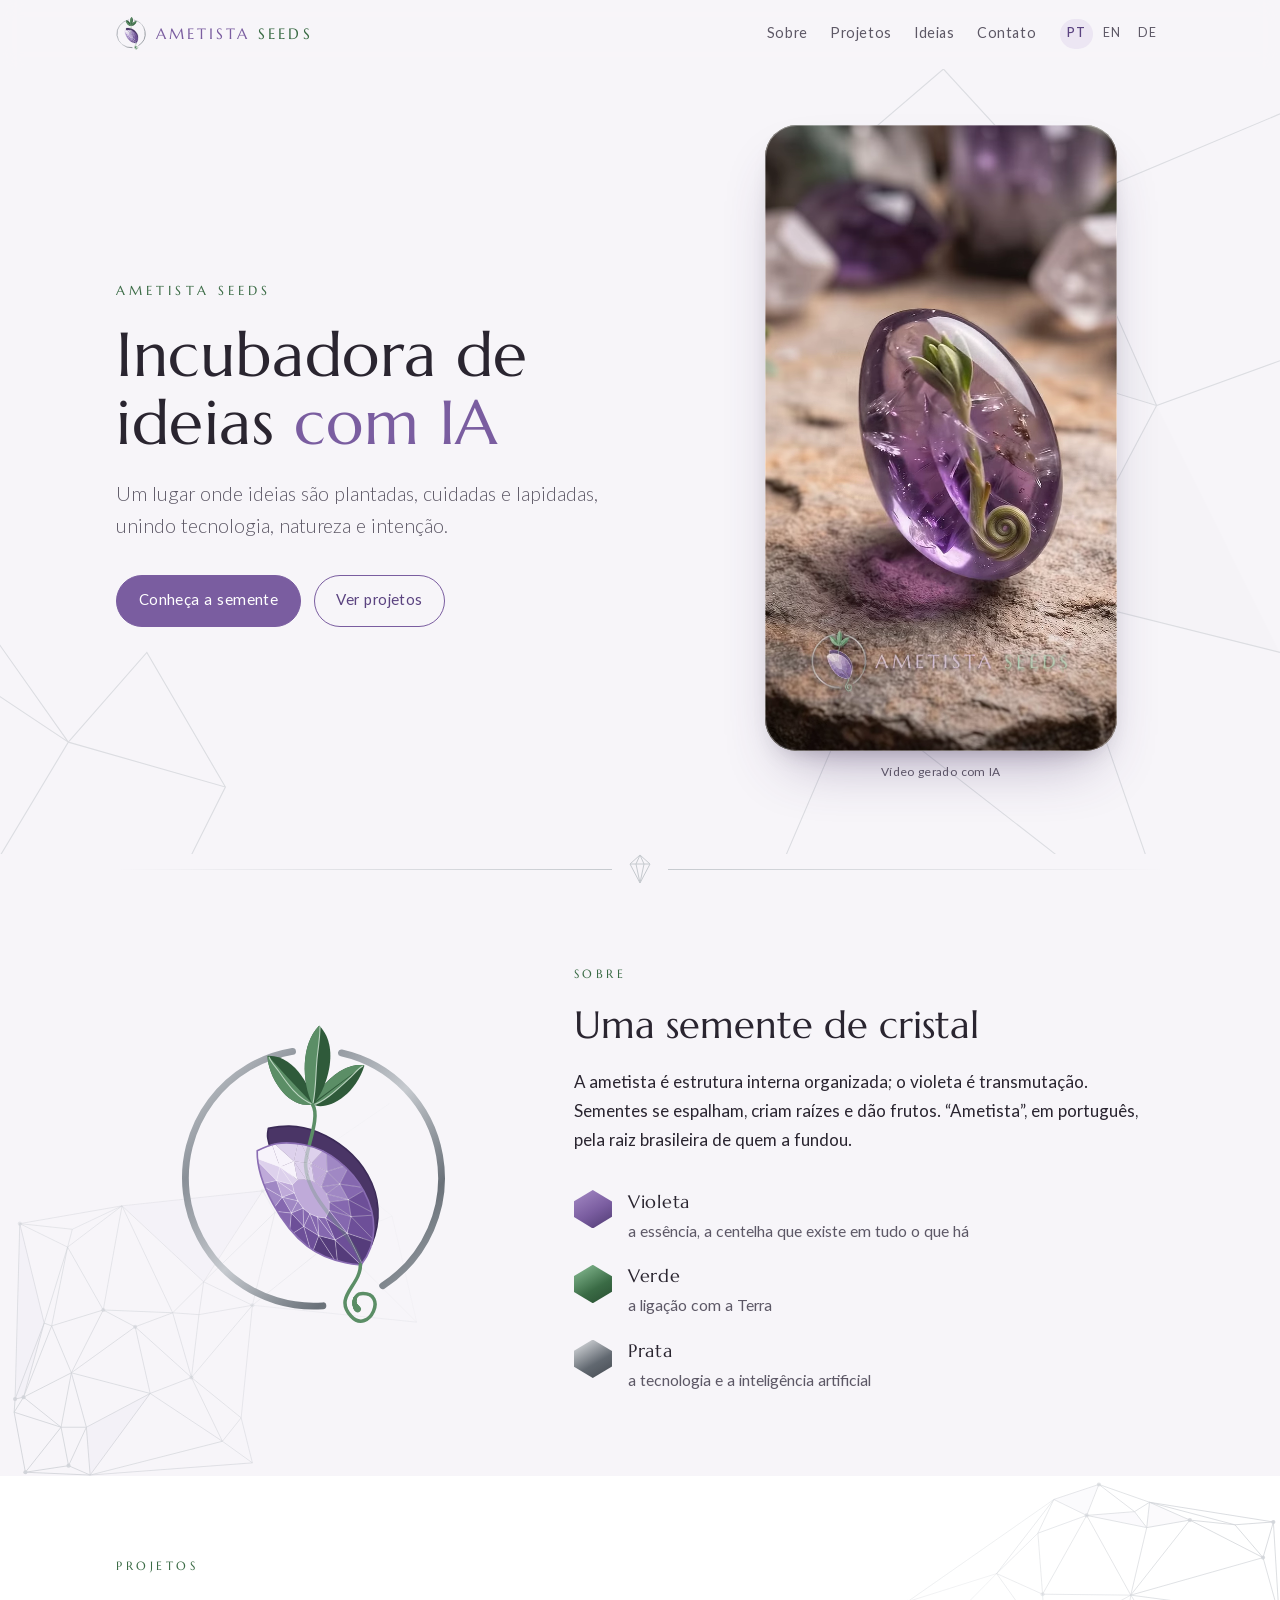
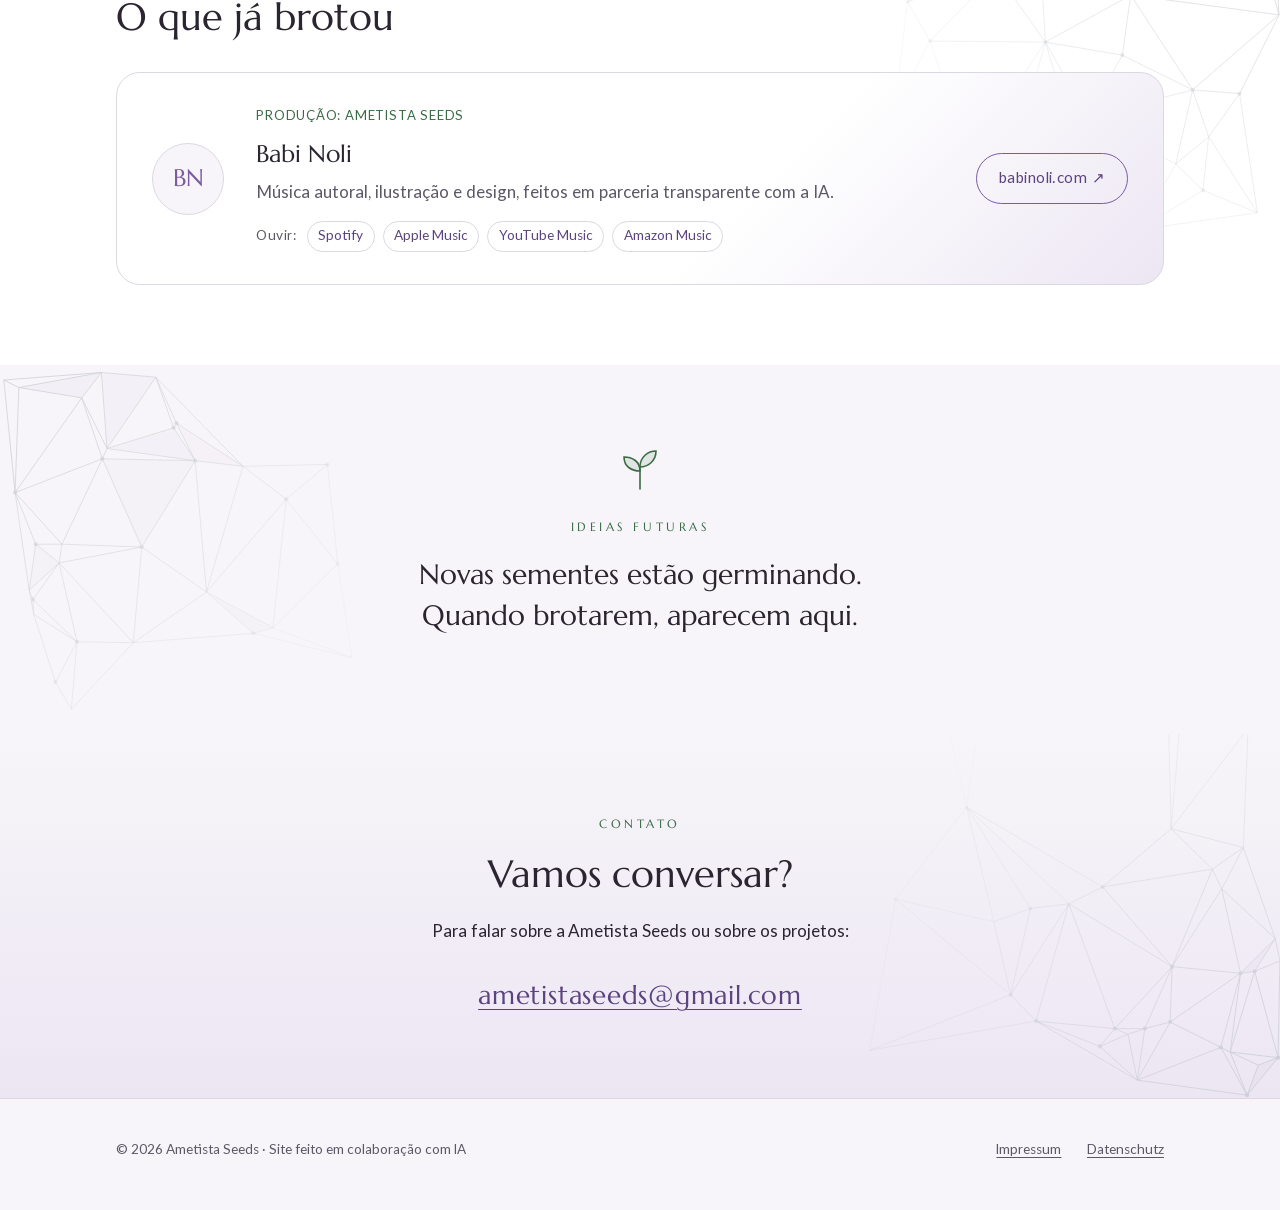
==== index.html @ 046cc3c9 "Publica o site ametistaseeds.com Co-Authored-By: Claude Opus 5.5 <noreply@anthropic.com>" ====
<!doctype html>
<html lang="pt-BR">
<head>
<meta charset="utf-8">
<meta name="viewport" content="width=device-width, initial-scale=1">
<title>Ametista Seeds — Incubadora de ideias com IA</title>
<meta name="description" content="Ametista Seeds: incubadora de ideias com IA. Tecnologia, natureza e essência numa só semente.">
<link rel="icon" href="assets/img/simbolo-claro.svg" type="image/svg+xml">
<link rel="preload" href="assets/fonts/Marcellus-latin.woff2" as="font" type="font/woff2" crossorigin>
<link rel="stylesheet" href="assets/css/style.css">
<link rel="alternate" hreflang="pt-BR" href="https://ametistaseeds.com/">
<link rel="alternate" hreflang="en" href="https://ametistaseeds.com/en/">
<link rel="alternate" hreflang="de" href="https://ametistaseeds.com/de/">
<meta property="og:title" content="Ametista Seeds">
<meta property="og:description" content="Incubadora de ideias com IA">
<meta property="og:type" content="website">
</head>
<body>

<header class="topo">
  <div class="envolve">
    <a class="marca" href="#inicio" aria-label="Ametista Seeds — início">
      <img src="assets/img/simbolo-claro.svg" alt="" width="31" height="38">
      <span class="nome"><span class="am">AMETISTA</span> <span class="sd">SEEDS</span></span>
    </a>
    <nav aria-label="Secções">
      <ul class="menu">
        <li><a href="#sobre">Sobre</a></li>
        <li><a href="#projetos">Projetos</a></li>
        <li><a href="#ideias">Ideias</a></li>
        <li><a href="#contato">Contato</a></li>
      </ul>
    </nav>
    <div class="linguas" aria-label="Idioma">
      <span aria-current="true">PT</span>
      <a href="en/" lang="en" hreflang="en">EN</a>
      <a href="de/" lang="de" hreflang="de">DE</a>
    </div>
  </div>
</header>

<main id="inicio">

  <section class="abertura">
    <svg class="facetas" viewBox="0 0 1200 700" preserveAspectRatio="xMaxYMid slice" aria-hidden="true" fill="none" stroke="currentColor" stroke-width="1">
      <path d="M1200 40 L1010 120 L1090 300 L1200 260 M1010 120 L900 0 M1010 120 L860 230 L1090 300 L1000 470 L1200 520 M860 230 L760 120 L900 0 M860 230 L1000 470 L820 560 L760 700 M1000 470 L1080 700 M820 560 L1000 700"/>
      <path d="M0 520 L120 600 L60 700 M120 600 L260 640 L230 700 M0 430 L120 600 M120 600 L190 520 L260 640" />
      <path d="M1010 120 L1090 300 L860 230 Z" fill="currentColor" fill-opacity=".12" stroke="none"/>
      <path d="M1000 470 L1200 520 L1090 300 Z" fill="currentColor" fill-opacity=".08" stroke="none"/>
    </svg>
    <div class="envolve">
      <div class="texto">
        <p class="selo">Ametista Seeds</p>
        <h1>Incubadora de ideias <em>com IA</em></h1>
        <p class="lead">Um lugar onde ideias são plantadas, cuidadas e lapidadas, unindo tecnologia, natureza e intenção.</p>
        <div class="botoes">
          <a class="botao" href="#sobre">Conheça a semente</a>
          <a class="botao leve" href="#projetos">Ver projetos</a>
        </div>
      </div>
      <div class="palco">
        <div class="moldura">
          <video id="semente" muted playsinline preload="auto" poster="assets/video/semente-inicio.jpg" aria-label="Uma semente de ametista se abre e dela brota uma planta com três folhas.">
            <source src="assets/video/semente.mp4" type="video/mp4">
            <source src="assets/video/semente.webm" type="video/webm">
          </video>
          <button class="repetir" id="repetir" type="button" aria-label="Ver o vídeo de novo">↻ ver de novo</button>
        </div>
        <p class="legenda">Vídeo gerado com IA</p>
      </div>
    </div>
  </section>

  <div class="cristal" aria-hidden="true"><svg viewBox="0 0 24 30"><path d="M12 1 L22 10 L12 29 L2 10 Z M2 10 H22 M12 1 L8 10 L12 29 L16 10 Z" fill="none" stroke="currentColor"/></svg></div>

  <section class="seccao sobre" id="sobre">
    <div class="envolve">
      <figure class="surge">
        <img src="assets/img/simbolo-claro.svg" alt="Símbolo da Ametista Seeds: uma semente de cristal de ametista, com raiz e três folhas verdes, dentro de um anel prateado." width="272" height="329">
      </figure>
      <div class="surge">
        <p class="rotulo">Sobre</p>
        <h2>Uma semente de cristal</h2>
        <p>A ametista é estrutura interna organizada; o violeta é transmutação. Sementes se espalham, criam raízes e dão frutos. “Ametista”, em português, pela raiz brasileira de quem a fundou.</p>
        <ul class="cores">
          <li><span class="cor am" aria-hidden="true"></span><div><strong>Violeta</strong><span>a essência, a centelha que existe em tudo o que há</span></div></li>
          <li><span class="cor vd" aria-hidden="true"></span><div><strong>Verde</strong><span>a ligação com a Terra</span></div></li>
          <li><span class="cor pr" aria-hidden="true"></span><div><strong>Prata</strong><span>a tecnologia e a inteligência artificial</span></div></li>
        </ul>
      </div>
    </div>
  </section>

  <section class="seccao projetos" id="projetos">
    <div class="envolve surge">
      <p class="rotulo">Projetos</p>
      <h2>O que já brotou</h2>
      <article class="cartao">
        <div class="inicial" aria-hidden="true">BN</div>
        <div>
          <p class="papel">Produção: Ametista Seeds</p>
          <h3>Babi Noli</h3>
          <p>Música autoral, ilustração e design, feitos em parceria transparente com a IA.</p>
          <p class="ouvir"><span>Ouvir:</span>
            <a href="https://open.spotify.com/artist/1VVUpfvG1zhe4JaJhIrRfE" rel="noopener">Spotify</a>
            <a href="https://music.apple.com/de/artist/babi-noli/6817136088" rel="noopener">Apple Music</a>
            <a href="https://music.youtube.com/channel/UCOvziMIEHvRLfblf7M3Kqwg" rel="noopener">YouTube Music</a>
            <a href="https://music.amazon.de/artists/B0HLCMTLPK/babi-noli" rel="noopener">Amazon Music</a>
          </p>
        </div>
        <a class="botao leve" href="https://babinoli.com" rel="noopener">babinoli.com ↗</a>
      </article>
    </div>
  </section>

  <section class="seccao ideias" id="ideias">
    <div class="envolve surge">
      <svg class="broto" viewBox="0 0 48 48" aria-hidden="true" fill="none" stroke="currentColor" stroke-width="1.6" stroke-linecap="round"><path d="M24 44 V22"/><path d="M24 26 C24 16 16 12 8 12 C8 22 16 26 24 26 Z" fill="currentColor" fill-opacity=".12"/><path d="M24 22 C24 12 32 6 40 6 C40 16 32 22 24 22 Z" fill="currentColor" fill-opacity=".12"/></svg>
      <p class="rotulo">Ideias futuras</p>
      <p class="frase">Novas sementes estão germinando. Quando brotarem, aparecem aqui.</p>
    </div>
  </section>

  <section class="seccao contato" id="contato">
    <div class="envolve surge">
      <p class="rotulo">Contato</p>
      <h2>Vamos conversar?</h2>
      <p>Para falar sobre a Ametista Seeds ou sobre os projetos:</p>
      <a class="email" href="mailto:ametistaseeds@gmail.com">ametistaseeds@gmail.com</a>
    </div>
  </section>

</main>

<footer class="rodape">
  <div class="envolve">
    <span class="ia">© 2026 Ametista Seeds · Site feito em colaboração com IA</span>
    <a href="impressum.html">Impressum</a>
    <a href="datenschutz.html">Datenschutz</a>
  </div>
</footer>


<script>
(function(){
  var topo=document.querySelector('.topo');
  addEventListener('scroll',function(){topo.classList.toggle('rolou',scrollY>8)},{passive:true});

  var v=document.getElementById('semente'), b=document.getElementById('repetir');
  var calmo=matchMedia('(prefers-reduced-motion: reduce)').matches;
  function fim(){b.classList.add('ver')}
  if(calmo){
    v.poster='assets/video/semente-final.jpg'; v.removeAttribute('preload'); fim(); b.textContent='▶ ver o vídeo';
  }else{
    var io=new IntersectionObserver(function(e){
      if(e[0].isIntersecting){var p=v.play(); if(p&&p.catch)p.catch(fim); io.disconnect();}
    },{threshold:.4});
    io.observe(v);
  }
  v.addEventListener('ended',fim);
  b.addEventListener('click',function(){b.classList.remove('ver');v.currentTime=0;v.play();});

  var els=document.querySelectorAll('.surge');
  if('IntersectionObserver' in window && !calmo){
    var o=new IntersectionObserver(function(es){es.forEach(function(e){if(e.isIntersecting){e.target.classList.add('visivel');o.unobserve(e.target);}})},{threshold:.15});
    els.forEach(function(el){o.observe(el)});
  }else{els.forEach(function(el){el.classList.add('visivel')})}
})();
</script>
</body>
</html>
---- assets/css/style.css ----
/* Ametista Seeds — estilo do site */
@font-face{font-family:"Marcellus";src:url(../fonts/Marcellus-latin.woff2) format("woff2");font-weight:400;font-style:normal;font-display:swap}
@font-face{font-family:"Ametista Texto";src:url(../fonts/AmetistaTexto-Light.woff) format("woff");font-weight:300;font-style:normal;font-display:swap}
@font-face{font-family:"Ametista Texto";src:url(../fonts/AmetistaTexto-Regular.woff) format("woff");font-weight:400;font-style:normal;font-display:swap}
@font-face{font-family:"Ametista Texto";src:url(../fonts/AmetistaTexto-Italic.woff) format("woff");font-weight:400;font-style:italic;font-display:swap}
@font-face{font-family:"Ametista Texto";src:url(../fonts/AmetistaTexto-Semibold.woff) format("woff");font-weight:600;font-style:normal;font-display:swap}

:root{
  --fundo:#f7f5f9;
  --papel:#ffffff;
  --tinta:#2a2530;
  --suave:#5d5866;
  --ametista:#7a5da0;
  --ametista-escura:#5b4380;
  --ametista-nevoa:#ece6f3;
  --verde:#3a6b45;
  --verde-claro:#8bc097;
  --prata:#616870;
  --prata-clara:#c6cacf;
  --linha:#dcd8e2;
  --titulo:"Marcellus",Georgia,"Times New Roman",serif;
  --texto:"Ametista Texto","Segoe UI",Roboto,Helvetica,Arial,sans-serif;
  --largura:68rem;
}
*,*::before,*::after{box-sizing:border-box}
html{scroll-behavior:smooth}
@media (prefers-reduced-motion:reduce){html{scroll-behavior:auto}}
body{margin:0;background:var(--fundo);color:var(--tinta);font-family:var(--texto);font-weight:400;font-size:1.0625rem;line-height:1.7;-webkit-font-smoothing:antialiased;text-rendering:optimizeLegibility}
img,video,svg{display:block;max-width:100%}
a{color:var(--ametista-escura);text-decoration-thickness:1px;text-underline-offset:.2em}
a:hover{color:var(--verde)}
:focus-visible{outline:2px solid var(--ametista);outline-offset:3px;border-radius:4px}
.envolve{width:100%;max-width:var(--largura);margin:0 auto;padding:0 1.25rem}
.so-leitor{position:absolute;width:1px;height:1px;overflow:hidden;clip:rect(0 0 0 0);white-space:nowrap}

/* Cabeçalho */
.topo{position:sticky;top:0;z-index:10;background:rgba(247,245,249,.88);backdrop-filter:saturate(1.2) blur(10px);-webkit-backdrop-filter:saturate(1.2) blur(10px);border-bottom:1px solid transparent;transition:border-color .3s}
.topo.rolou{border-bottom-color:var(--linha)}
.topo .envolve{display:flex;align-items:center;gap:1.5rem;min-height:4.25rem}
.marca{display:flex;align-items:center;gap:.6rem;text-decoration:none;color:inherit;margin-right:auto}
.marca img{width:1.9rem;height:auto}
.nome{font-family:var(--titulo);letter-spacing:.2em;font-size:.95rem;white-space:nowrap}
.nome .am{color:var(--ametista)}
.nome .sd{color:var(--verde)}
.menu{display:flex;gap:1.4rem;list-style:none;margin:0;padding:0;font-size:.9rem;letter-spacing:.04em}
.menu a{color:var(--suave);text-decoration:none}
.menu a:hover{color:var(--ametista-escura)}
.linguas{display:flex;gap:.15rem;font-size:.78rem;letter-spacing:.08em}
.linguas a,.linguas span{padding:.25rem .45rem;border-radius:999px;text-decoration:none;color:var(--suave)}
.linguas [aria-current]{background:var(--ametista-nevoa);color:var(--ametista-escura);font-weight:600}

/* Abertura */
.abertura{position:relative;overflow:hidden;padding:3.5rem 0 4.5rem}
.facetas{position:absolute;inset:0;width:100%;height:100%;pointer-events:none;color:var(--prata-clara);opacity:.55}
.abertura .envolve{position:relative;display:grid;grid-template-columns:1.1fr .9fr;gap:3.5rem;align-items:center}
.selo{font-family:var(--titulo);letter-spacing:.32em;text-transform:uppercase;font-size:.8rem;color:var(--verde);margin:0 0 1.2rem}
.abertura h1{font-family:var(--titulo);font-weight:400;font-size:clamp(2.3rem,5.2vw,3.9rem);line-height:1.08;letter-spacing:.01em;margin:0 0 1.4rem;color:var(--tinta)}
.abertura h1 em{font-style:normal;color:var(--ametista)}
.abertura .lead{font-weight:300;font-size:1.22rem;line-height:1.65;color:var(--suave);max-width:31rem;margin:0 0 2rem}
.botoes{display:flex;flex-wrap:wrap;gap:.8rem}
.botao{display:inline-flex;align-items:center;gap:.5rem;padding:.75rem 1.35rem;border-radius:999px;font-size:.95rem;letter-spacing:.03em;text-decoration:none;border:1px solid var(--ametista);color:var(--papel);background:var(--ametista);transition:background .2s,color .2s,border-color .2s}
.botao:hover{background:var(--ametista-escura);border-color:var(--ametista-escura);color:var(--papel)}
.botao.leve{background:transparent;color:var(--ametista-escura)}
.botao.leve:hover{background:var(--ametista-nevoa);color:var(--ametista-escura)}

.palco{position:relative;justify-self:center;width:min(100%,22rem)}
.moldura{position:relative;aspect-ratio:9/16;border-radius:2rem;overflow:hidden;background:#d9d2c8;box-shadow:0 1px 0 rgba(255,255,255,.7) inset,0 30px 60px -25px rgba(74,52,104,.45),0 12px 24px -16px rgba(42,37,48,.35)}
.moldura video,.moldura img{width:100%;height:100%;object-fit:cover}
.moldura::after{content:"";position:absolute;inset:0;border-radius:inherit;box-shadow:0 0 0 1px rgba(255,255,255,.35) inset;pointer-events:none}
.repetir{position:absolute;right:.8rem;bottom:.8rem;display:flex;align-items:center;gap:.35rem;padding:.45rem .8rem;border:0;border-radius:999px;background:rgba(42,37,48,.55);color:#fff;font:inherit;font-size:.78rem;letter-spacing:.04em;cursor:pointer;opacity:0;transform:translateY(4px);transition:opacity .4s,transform .4s;backdrop-filter:blur(6px);-webkit-backdrop-filter:blur(6px)}
.repetir.ver{opacity:1;transform:none}
.repetir:hover{background:rgba(91,67,128,.8)}
.legenda{margin:.7rem 0 0;text-align:center;font-size:.75rem;color:var(--suave);letter-spacing:.03em}

/* Divisória de cristal */
.cristal{display:flex;align-items:center;gap:1rem;color:var(--prata-clara);margin:0 auto;max-width:var(--largura);padding:0 1.25rem}
.cristal::before,.cristal::after{content:"";flex:1;height:1px;background:linear-gradient(90deg,transparent,var(--prata-clara))}
.cristal::after{background:linear-gradient(90deg,var(--prata-clara),transparent)}
.cristal svg{width:1.5rem;height:auto;flex:none}

/* Secções */
.seccao{padding:5rem 0}
.seccao h2{font-family:var(--titulo);font-weight:400;font-size:clamp(1.7rem,3.4vw,2.4rem);line-height:1.2;margin:0 0 1.3rem}
.rotulo{font-family:var(--titulo);text-transform:uppercase;letter-spacing:.3em;font-size:.74rem;color:var(--verde);margin:0 0 .9rem}
.seccao p{margin:0 0 1.1rem;max-width:38rem}

.sobre .envolve{display:grid;grid-template-columns:.8fr 1.2fr;gap:4rem;align-items:center}
.sobre figure{margin:0;justify-self:center;width:min(100%,17rem)}
.cores{list-style:none;margin:2rem 0 0;padding:0;display:grid;gap:1rem}
.cores li{display:grid;grid-template-columns:auto 1fr;gap:1rem;align-items:start}
.cor{width:2.4rem;height:2.4rem;clip-path:polygon(50% 0,100% 30%,100% 70%,50% 100%,0 70%,0 30%);flex:none;margin-top:.15rem}
.cor.am{background:linear-gradient(150deg,#a68bc6,var(--ametista) 55%,#4f3a72)}
.cor.vd{background:linear-gradient(150deg,var(--verde-claro),var(--verde) 60%,#284d31)}
.cor.pr{background:linear-gradient(150deg,#e4e6e9,var(--prata) 60%,#454a51)}
.cores strong{display:block;font-family:var(--titulo);font-weight:400;font-size:1.1rem;letter-spacing:.04em}
.cores span{color:var(--suave);font-size:.98rem}

.projetos{background:var(--papel)}
.cartao{display:grid;grid-template-columns:auto 1fr auto;gap:2rem;align-items:center;padding:2rem 2.2rem;border:1px solid var(--linha);border-radius:1.5rem;background:linear-gradient(135deg,#fff 60%,var(--ametista-nevoa));margin-top:2rem}
.cartao .inicial{width:4.5rem;height:4.5rem;border-radius:50%;display:grid;place-items:center;background:var(--fundo);border:1px solid var(--linha);font-family:var(--titulo);font-size:1.5rem;color:var(--ametista)}
.cartao h3{font-family:var(--titulo);font-weight:400;font-size:1.5rem;margin:0 0 .3rem}
.cartao p{margin:0;color:var(--suave)}
.cartao .papel{font-size:.82rem;letter-spacing:.06em;color:var(--verde);text-transform:uppercase;margin:0 0 .4rem}

.ideias .envolve{text-align:center}
.ideias p{margin-left:auto;margin-right:auto}
.ideias .frase{font-family:var(--titulo);font-size:clamp(1.35rem,2.6vw,1.75rem);line-height:1.45;color:var(--tinta);max-width:34rem}
.broto{width:3rem;margin:0 auto 1.5rem;color:var(--verde)}

.contato{background:linear-gradient(180deg,var(--fundo),var(--ametista-nevoa))}
.contato .envolve{text-align:center}
.contato p{margin-left:auto;margin-right:auto}
.email{display:inline-block;margin-top:.6rem;font-family:var(--titulo);font-size:clamp(1.15rem,3.2vw,1.6rem);letter-spacing:.03em;word-break:break-all}

/* Rodapé */
.rodape{padding:2.5rem 0 3rem;font-size:.85rem;color:var(--suave);border-top:1px solid var(--linha)}
.rodape .envolve{display:flex;flex-wrap:wrap;gap:.6rem 1.6rem;align-items:center}
.rodape .ia{margin-right:auto}
.rodape a{color:var(--suave)}

/* Páginas legais */
.legal{padding:3.5rem 0 4rem}
.legal .envolve{max-width:46rem}
.legal h1{font-family:var(--titulo);font-weight:400;font-size:2.1rem;margin:0 0 1.5rem}
.legal h2{font-family:var(--titulo);font-weight:400;font-size:1.25rem;margin:2rem 0 .6rem}
.legal p{margin:0 0 1rem}

/* Faixa de prévia (sai antes de publicar) */
.previa{position:fixed;left:50%;bottom:1rem;transform:translateX(-50%);z-index:20;background:var(--tinta);color:#fff;font-size:.75rem;letter-spacing:.04em;padding:.45rem .9rem;border-radius:999px;box-shadow:0 8px 20px -8px rgba(0,0,0,.4);white-space:nowrap}

/* Entrada suave */
.surge{opacity:0;transform:translateY(14px);transition:opacity .8s ease,transform .8s ease}
.surge.visivel{opacity:1;transform:none}
@media (prefers-reduced-motion:reduce){.surge{opacity:1;transform:none;transition:none}}

/* Tablet e celular */
@media (max-width:860px){
  .menu{display:none}
  .abertura{padding:2rem 0 3.5rem}
  .abertura .envolve{grid-template-columns:1fr;gap:2.5rem}
  .abertura .texto{order:2}
  .palco{order:1;width:min(60%,15rem)}
  .abertura .selo{display:none}
  .sobre .envolve{grid-template-columns:1fr;gap:2.5rem}
  .sobre figure{width:min(60%,13rem)}
  .seccao{padding:3.8rem 0}
  .cartao{grid-template-columns:1fr;gap:1.2rem;padding:1.6rem}
  .cartao .inicial{width:3.5rem;height:3.5rem;font-size:1.2rem}
  .cartao .botao{justify-self:start}
}
@media (max-width:420px){
  .nome{font-size:.8rem;letter-spacing:.16em}
  .marca img{width:1.6rem}
  .topo .envolve{gap:.6rem}
  .linguas a,.linguas span{padding:.2rem .35rem}
}

/* Trama de cristal: rede e estrutura molecular, nos cantos das secções */
.seccao,.rodape{position:relative;overflow:hidden}
.seccao > .envolve{position:relative;z-index:1}
.seccao::before{content:"";position:absolute;width:min(44vw,600px);aspect-ratio:600/420;background-repeat:no-repeat;background-size:contain;pointer-events:none;z-index:0;opacity:.75}
.sobre::before{left:0;bottom:0;background-image:url(../img/trama-inf-esq.svg)}
.projetos::before{right:0;top:0;background-image:url(../img/trama-sup-dir.svg)}
.ideias::before{left:0;top:0;background-image:url(../img/trama-sup-esq.svg)}
.contato::before{right:0;bottom:0;background-image:url(../img/trama-inf-dir.svg)}
@media (max-width:860px){
  .seccao::before{width:78vw;opacity:.6}
  .facetas{opacity:.4}
}
.cartao .ouvir{margin-top:.8rem;display:flex;flex-wrap:wrap;gap:.35rem .5rem;align-items:center;font-size:.85rem}
.cartao .ouvir span{color:var(--suave);letter-spacing:.04em;margin-right:.15rem}
.cartao .ouvir a{padding:.2rem .65rem;border:1px solid var(--linha);border-radius:999px;background:var(--papel);text-decoration:none;color:var(--ametista-escura)}
.cartao .ouvir a:hover{border-color:var(--verde);color:var(--verde)}
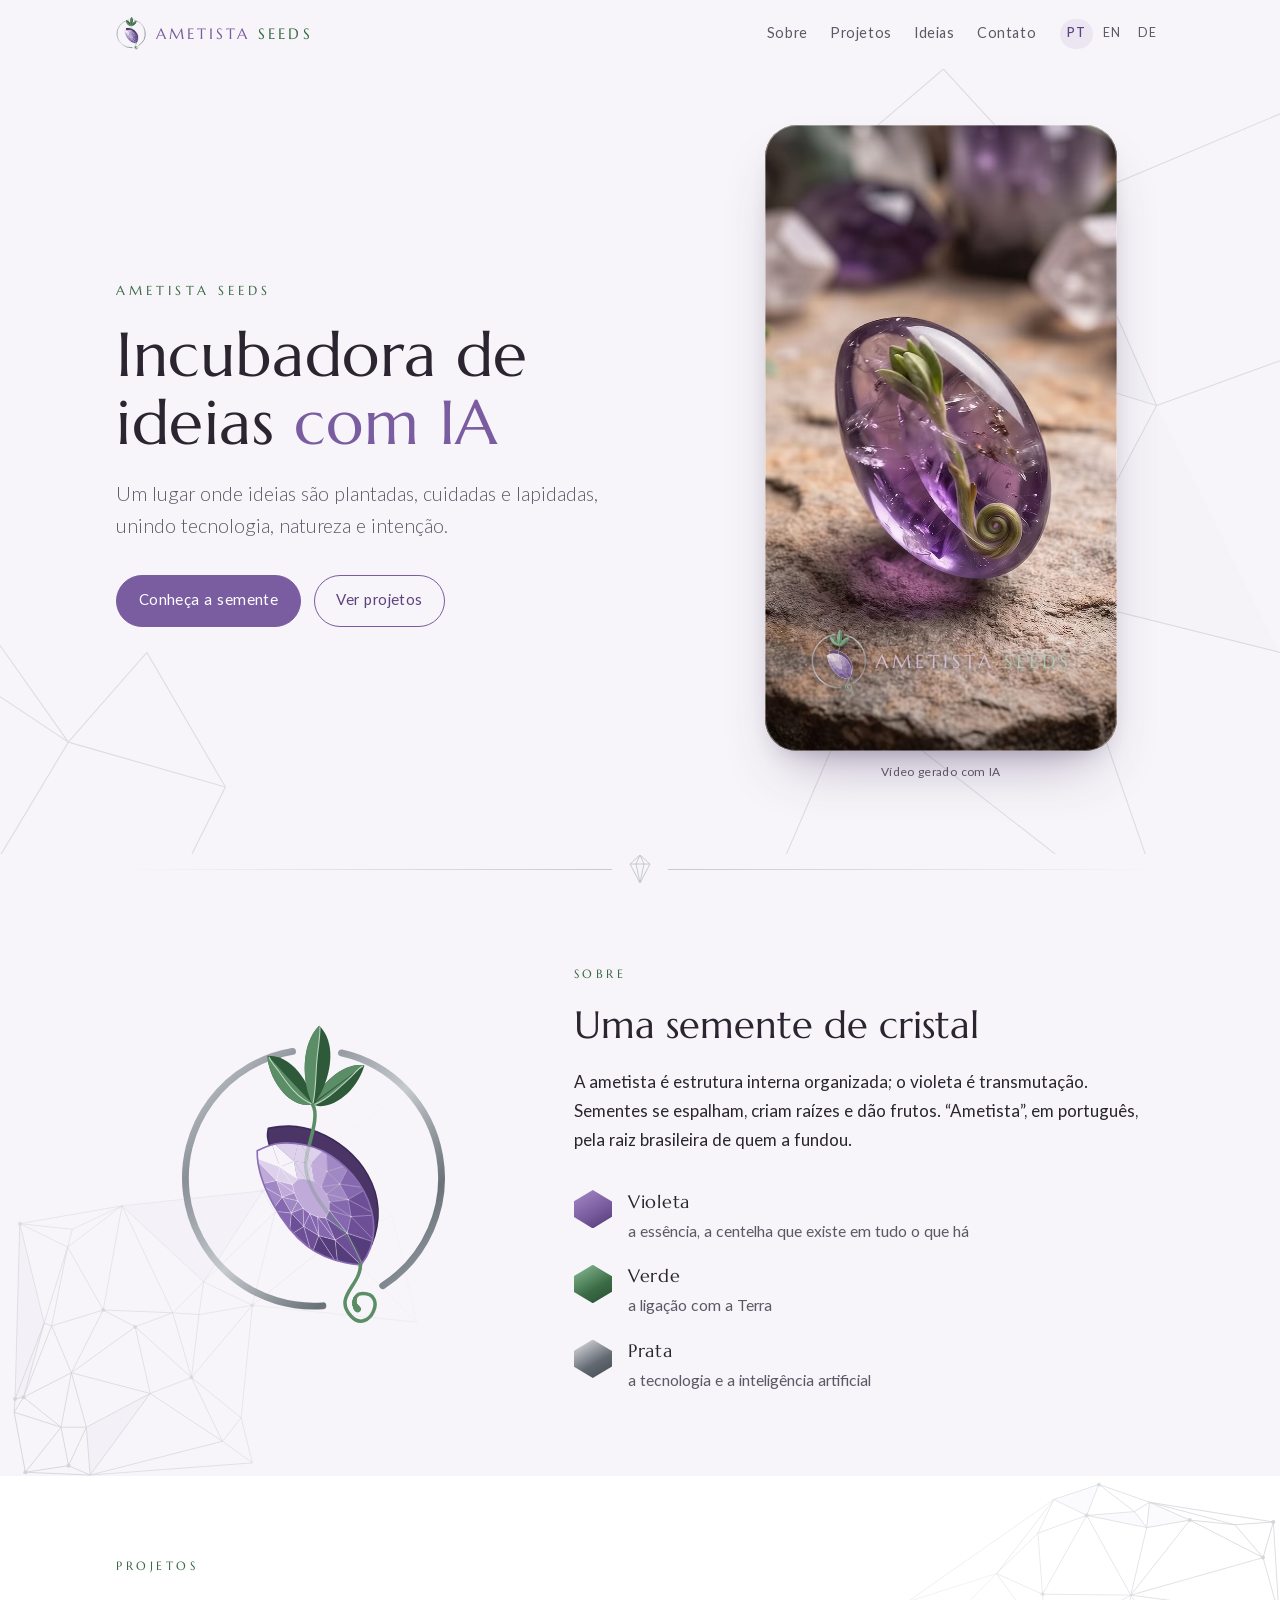
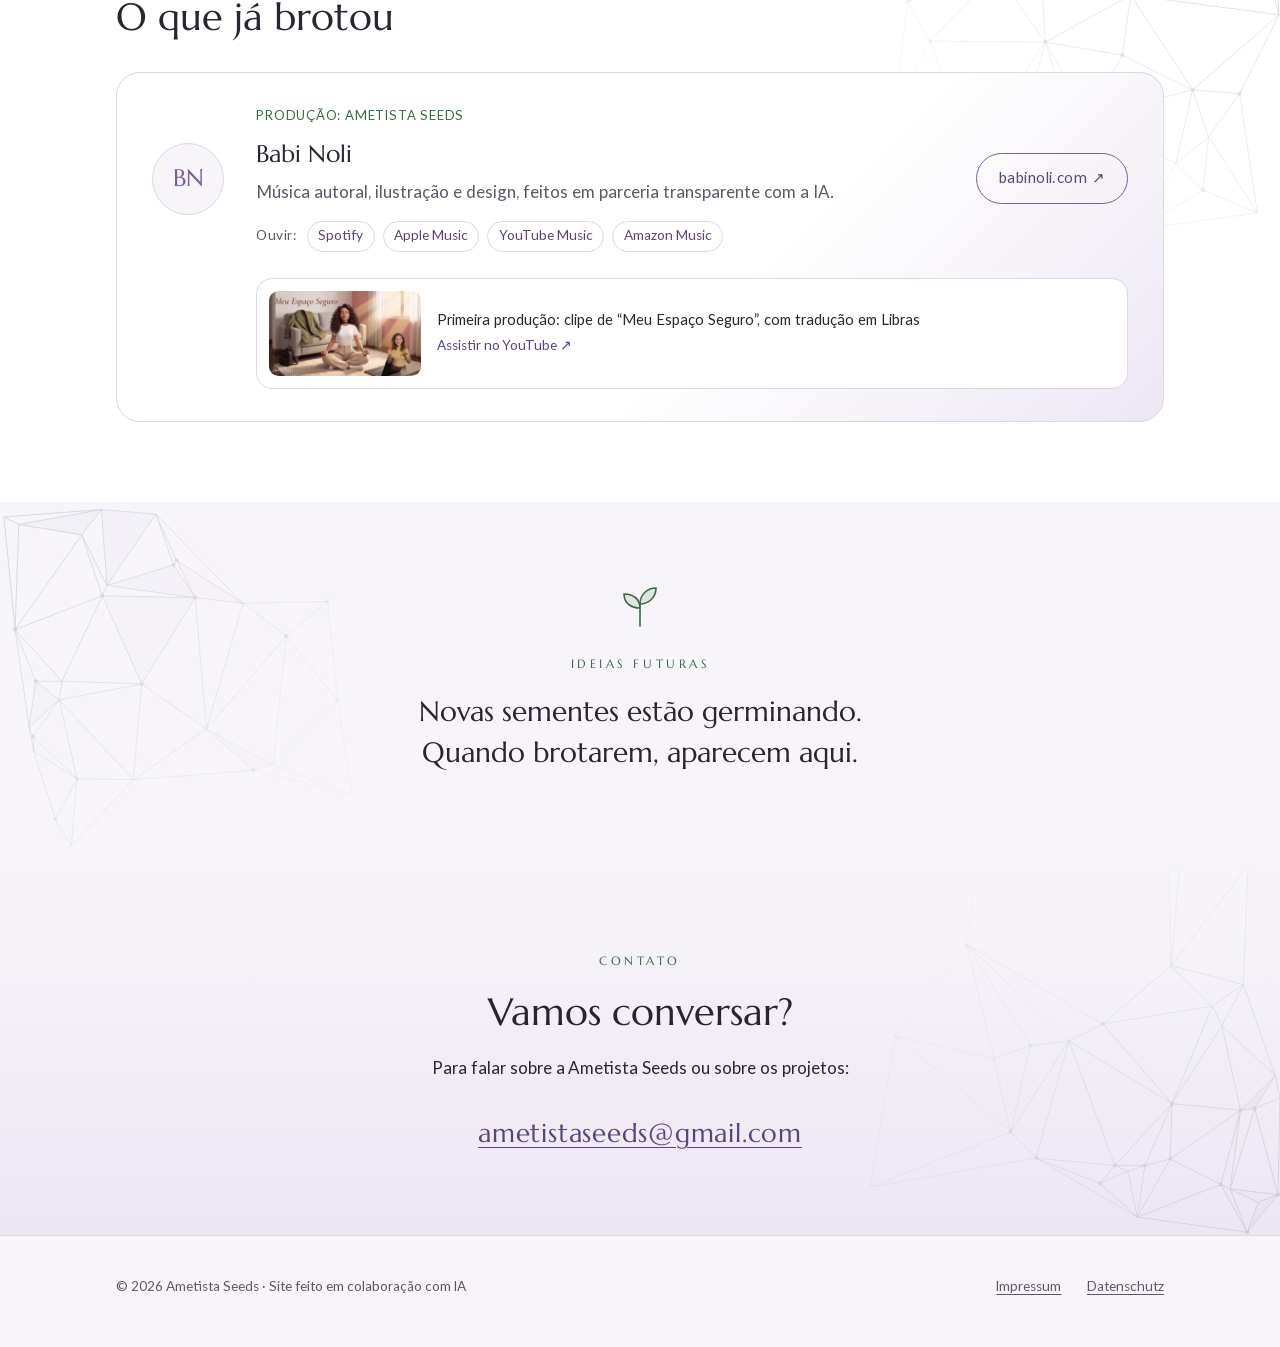
==== commit 39697ad7: "Projetos: primeira produção da Ametista Seeds, o clipe de Meu Espaço Seguro (PT, EN, DE) Co-Authored" ====
--- a/index.html
+++ b/index.html
@@ -108,6 +108,10 @@
             <a href="https://music.amazon.de/artists/B0HLCMTLPK/babi-noli" rel="noopener">Amazon Music</a>
           </p>
         </div>
+        <a class="producao" href="https://youtu.be/A8sd6W4O5v0" rel="noopener">
+          <img src="assets/img/clipe-capa-640.jpg" alt="Capa do clipe de “Meu Espaço Seguro”, com a intérprete de Libras" width="640" height="360" loading="lazy">
+          <span class="producao-texto">Primeira produção: clipe de “Meu Espaço Seguro”, com tradução em Libras<span class="producao-link">Assistir no YouTube ↗</span></span>
+        </a>
         <a class="botao leve" href="https://babinoli.com" rel="noopener">babinoli.com ↗</a>
       </article>
     </div>
--- a/assets/css/style.css
+++ b/assets/css/style.css
@@ -171,3 +171,12 @@
 .cartao .ouvir span{color:var(--suave);letter-spacing:.04em;margin-right:.15rem}
 .cartao .ouvir a{padding:.2rem .65rem;border:1px solid var(--linha);border-radius:999px;background:var(--papel);text-decoration:none;color:var(--ametista-escura)}
 .cartao .ouvir a:hover{border-color:var(--verde);color:var(--verde)}
+
+/* Primeira produção (clipe) dentro do cartão da Babi Noli */
+.cartao > .botao{grid-row:1;grid-column:3}
+.cartao .producao{grid-row:2;grid-column:2 / -1;display:grid;grid-template-columns:9.5rem 1fr;gap:1rem;align-items:center;margin-top:-.4rem;padding:.75rem;border:1px solid var(--linha);border-radius:1rem;background:var(--papel);text-decoration:none;color:var(--tinta);transition:border-color .2s}
+.cartao .producao:hover{border-color:var(--ametista)}
+.cartao .producao img{width:100%;height:auto;border-radius:.6rem}
+.cartao .producao-texto{font-size:.92rem;line-height:1.45}
+.cartao .producao-link{display:block;margin-top:.35rem;font-size:.85rem;color:var(--ametista-escura)}
+@media (max-width:860px){.cartao > .botao{grid-row:auto;grid-column:auto}.cartao .producao{grid-row:auto;grid-column:1;grid-template-columns:1fr;margin-top:0}}
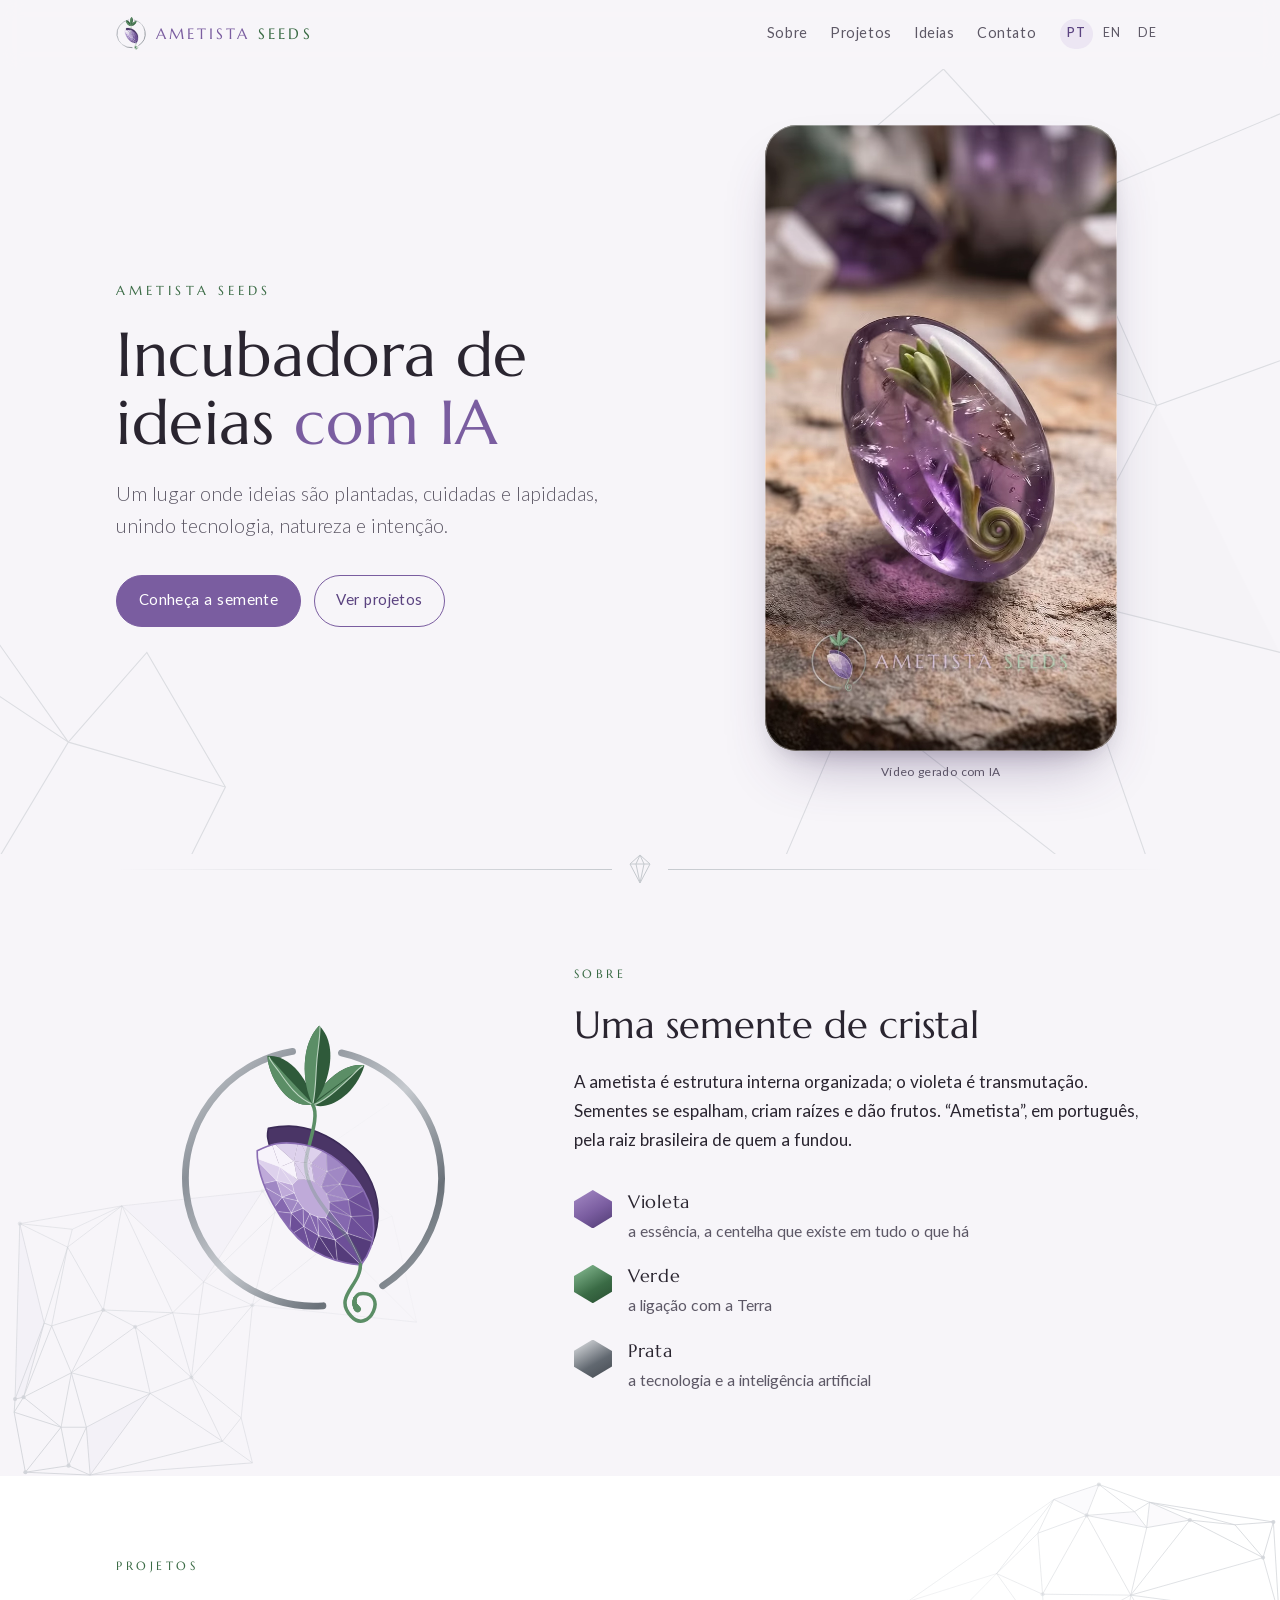
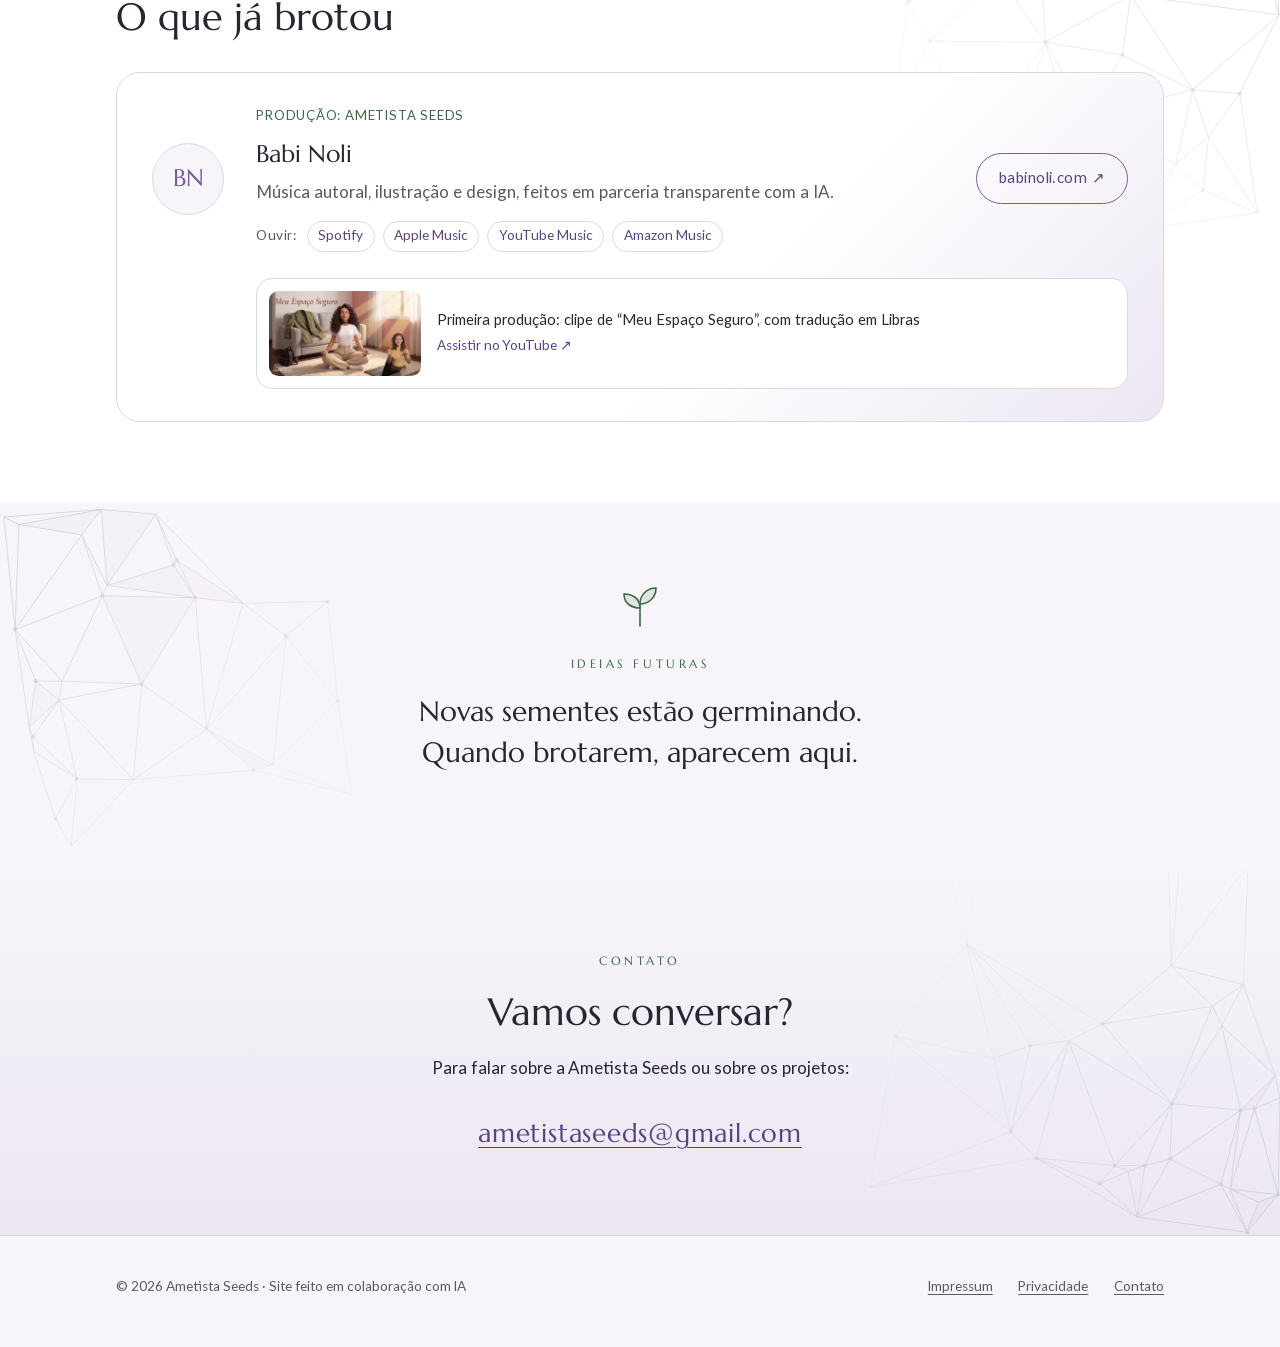
==== commit 83e00642: "Migração para Cloudflare Workers: Worker com formulário de contato e estatística anônima; Impressum," ====
--- a/index.html
+++ b/index.html
@@ -14,6 +14,7 @@
 <meta property="og:title" content="Ametista Seeds">
 <meta property="og:description" content="Incubadora de ideias com IA">
 <meta property="og:type" content="website">
+<script src="/s.js" defer></script>
 </head>
 <body>
 
@@ -140,7 +141,8 @@
   <div class="envolve">
     <span class="ia">© 2026 Ametista Seeds · Site feito em colaboração com IA</span>
     <a href="impressum.html">Impressum</a>
-    <a href="datenschutz.html">Datenschutz</a>
+    <a href="privacidade.html">Privacidade</a>
+    <a href="contato.html">Contato</a>
   </div>
 </footer>
 
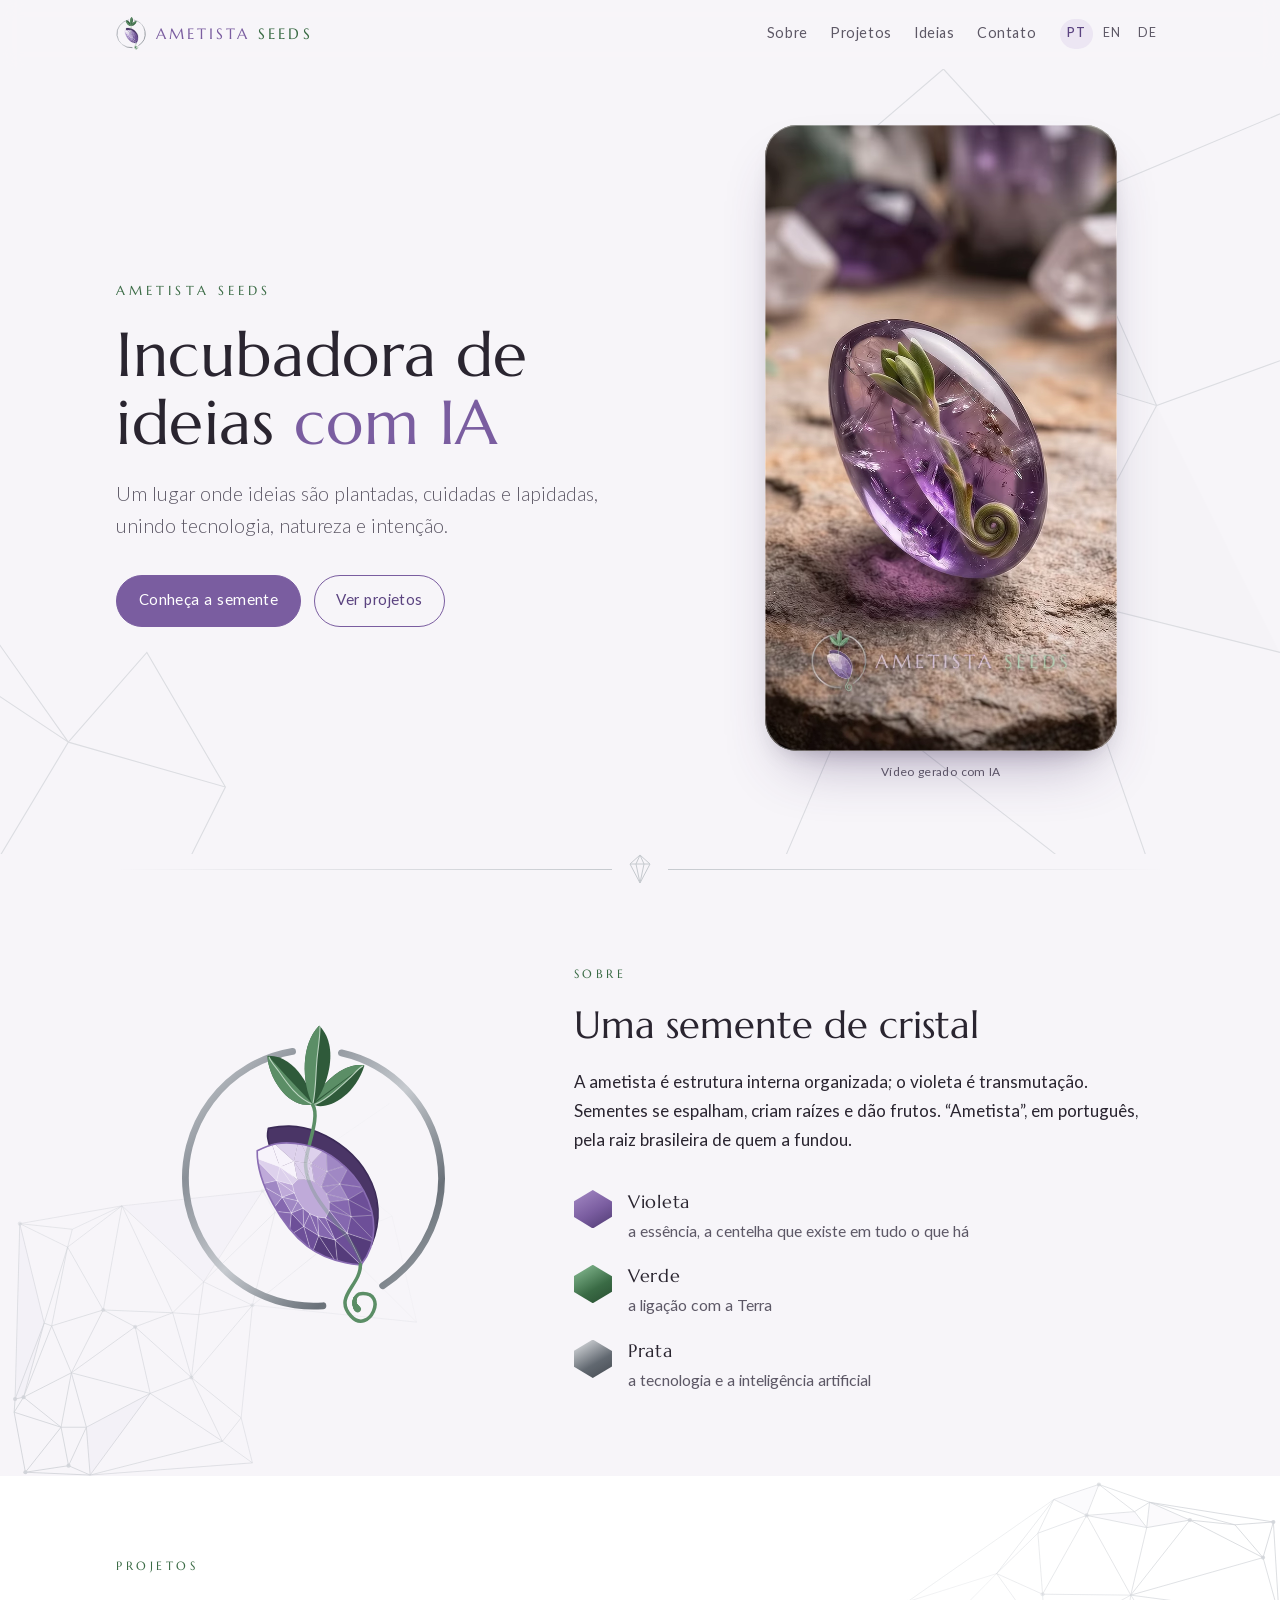
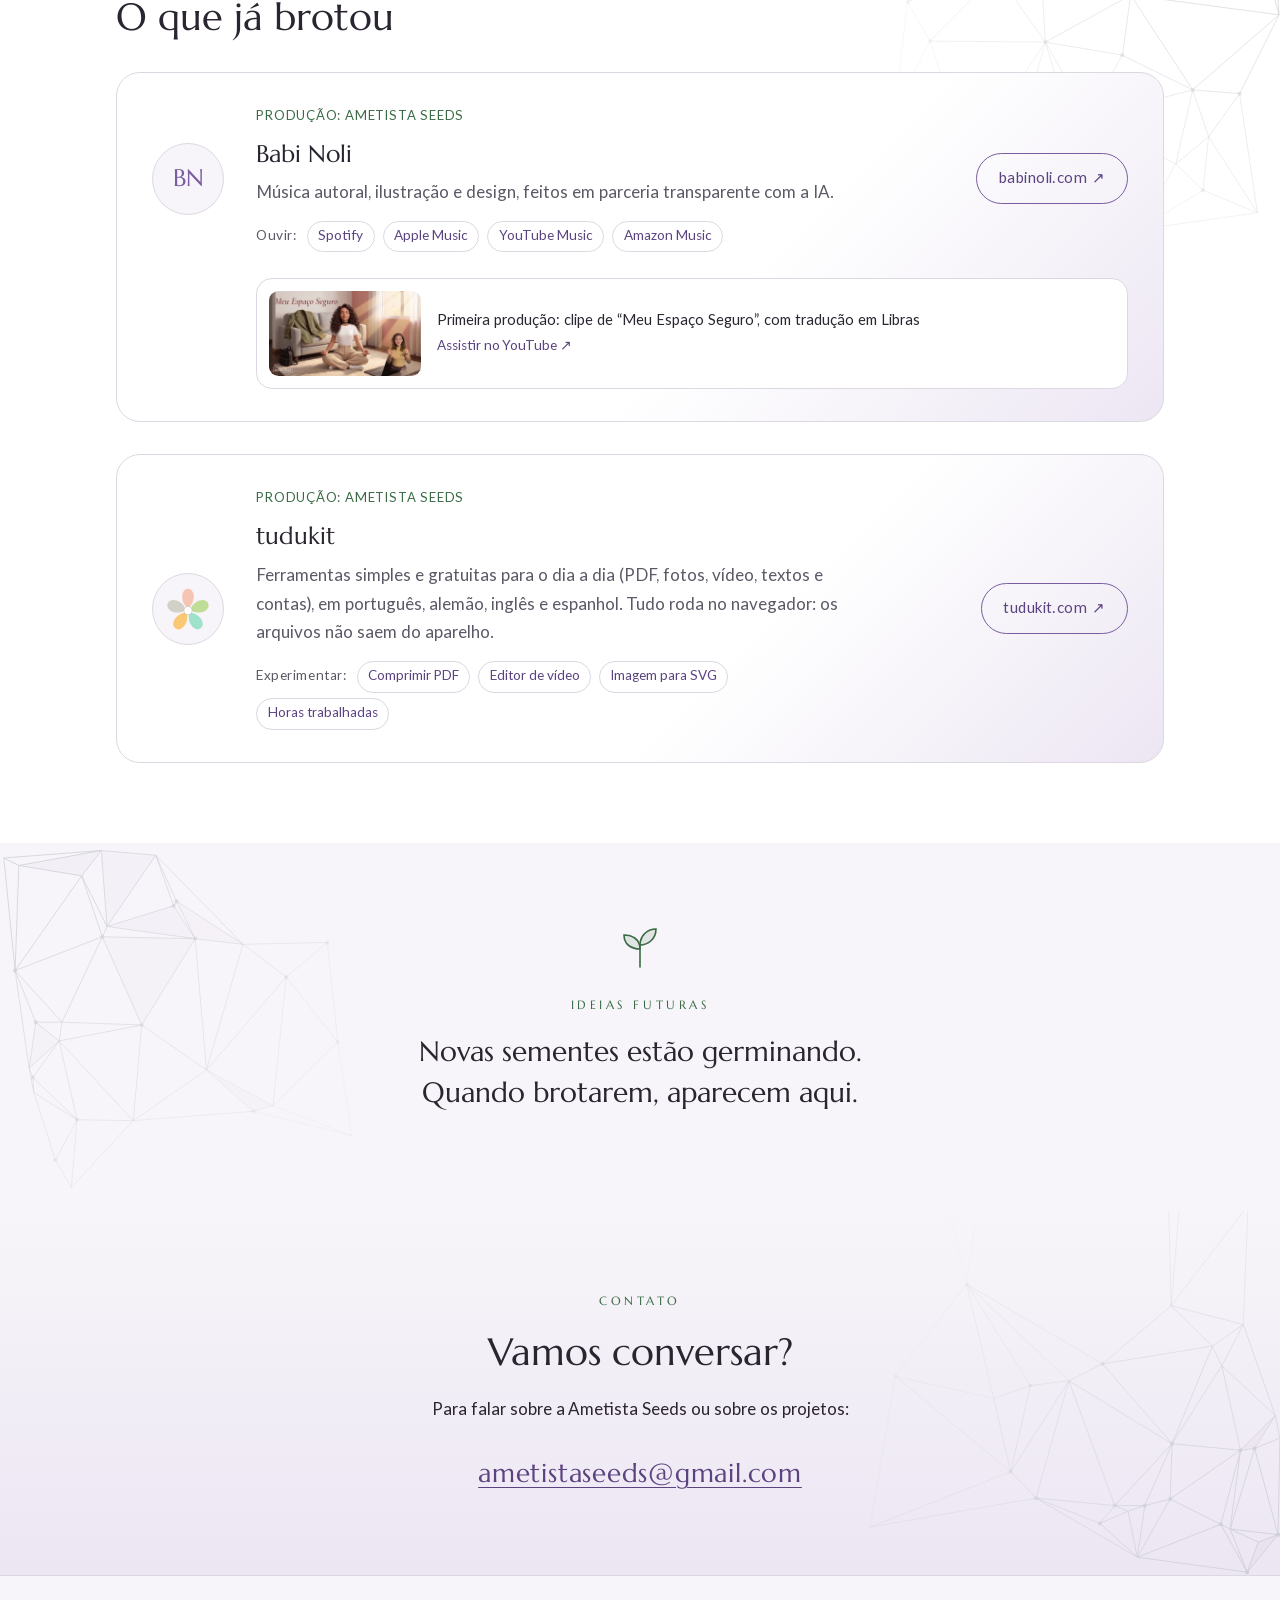
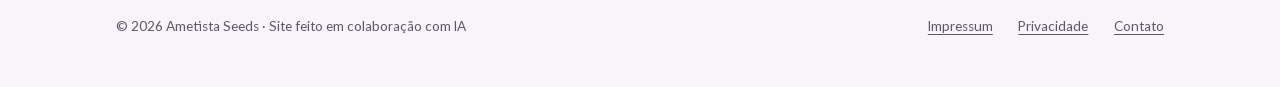
==== commit 6ec0e1c6: "Projetos: tudukit como nova semente (PT/EN/DE) Cartão no mesmo estilo do Babi Noli: flor do tudukit," ====
--- a/index.html
+++ b/index.html
@@ -115,6 +115,21 @@
         </a>
         <a class="botao leve" href="https://babinoli.com" rel="noopener">babinoli.com ↗</a>
       </article>
+      <article class="cartao">
+        <div class="inicial flor" aria-hidden="true"><img src="assets/img/tudukit-flor.svg" alt="" width="46" height="46"></div>
+        <div>
+          <p class="papel">Produção: Ametista Seeds</p>
+          <h3>tudukit</h3>
+          <p>Ferramentas simples e gratuitas para o dia a dia (PDF, fotos, vídeo, textos e contas), em português, alemão, inglês e espanhol. Tudo roda no navegador: os arquivos não saem do aparelho.</p>
+          <p class="ouvir"><span>Experimentar:</span>
+            <a href="https://tudukit.com/pt/comprimir-pdf/" rel="noopener">Comprimir PDF</a>
+            <a href="https://tudukit.com/pt/editor-de-video/" rel="noopener">Editor de vídeo</a>
+            <a href="https://tudukit.com/pt/imagem-para-svg/" rel="noopener">Imagem para SVG</a>
+            <a href="https://tudukit.com/pt/calculadora-horas-trabalhadas/" rel="noopener">Horas trabalhadas</a>
+          </p>
+        </div>
+        <a class="botao leve" href="https://tudukit.com/pt/" rel="noopener">tudukit.com ↗</a>
+      </article>
     </div>
   </section>
 
--- a/assets/css/style.css
+++ b/assets/css/style.css
@@ -180,3 +180,4 @@
 .cartao .producao-texto{font-size:.92rem;line-height:1.45}
 .cartao .producao-link{display:block;margin-top:.35rem;font-size:.85rem;color:var(--ametista-escura)}
 @media (max-width:860px){.cartao > .botao{grid-row:auto;grid-column:auto}.cartao .producao{grid-row:auto;grid-column:1;grid-template-columns:1fr;margin-top:0}}
+.cartao .inicial.flor img{width:2.9rem;height:2.9rem;display:block}
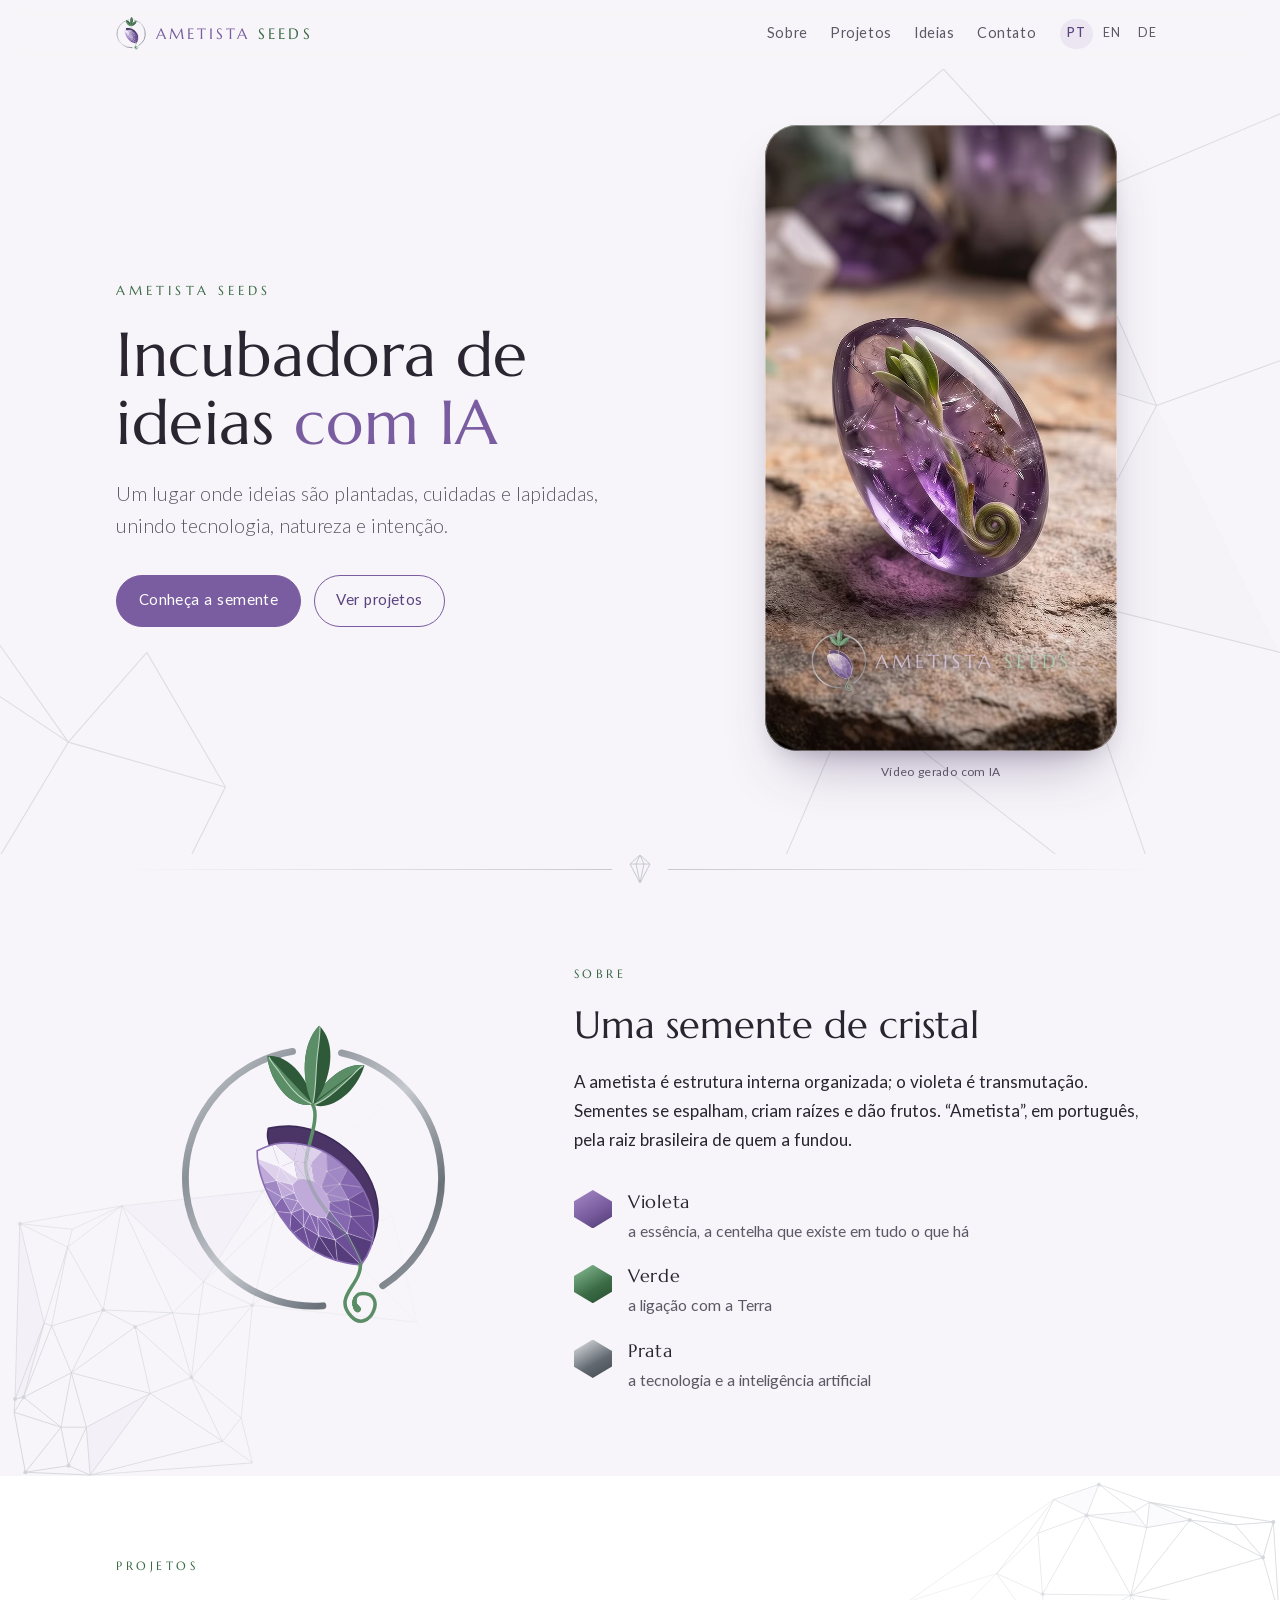
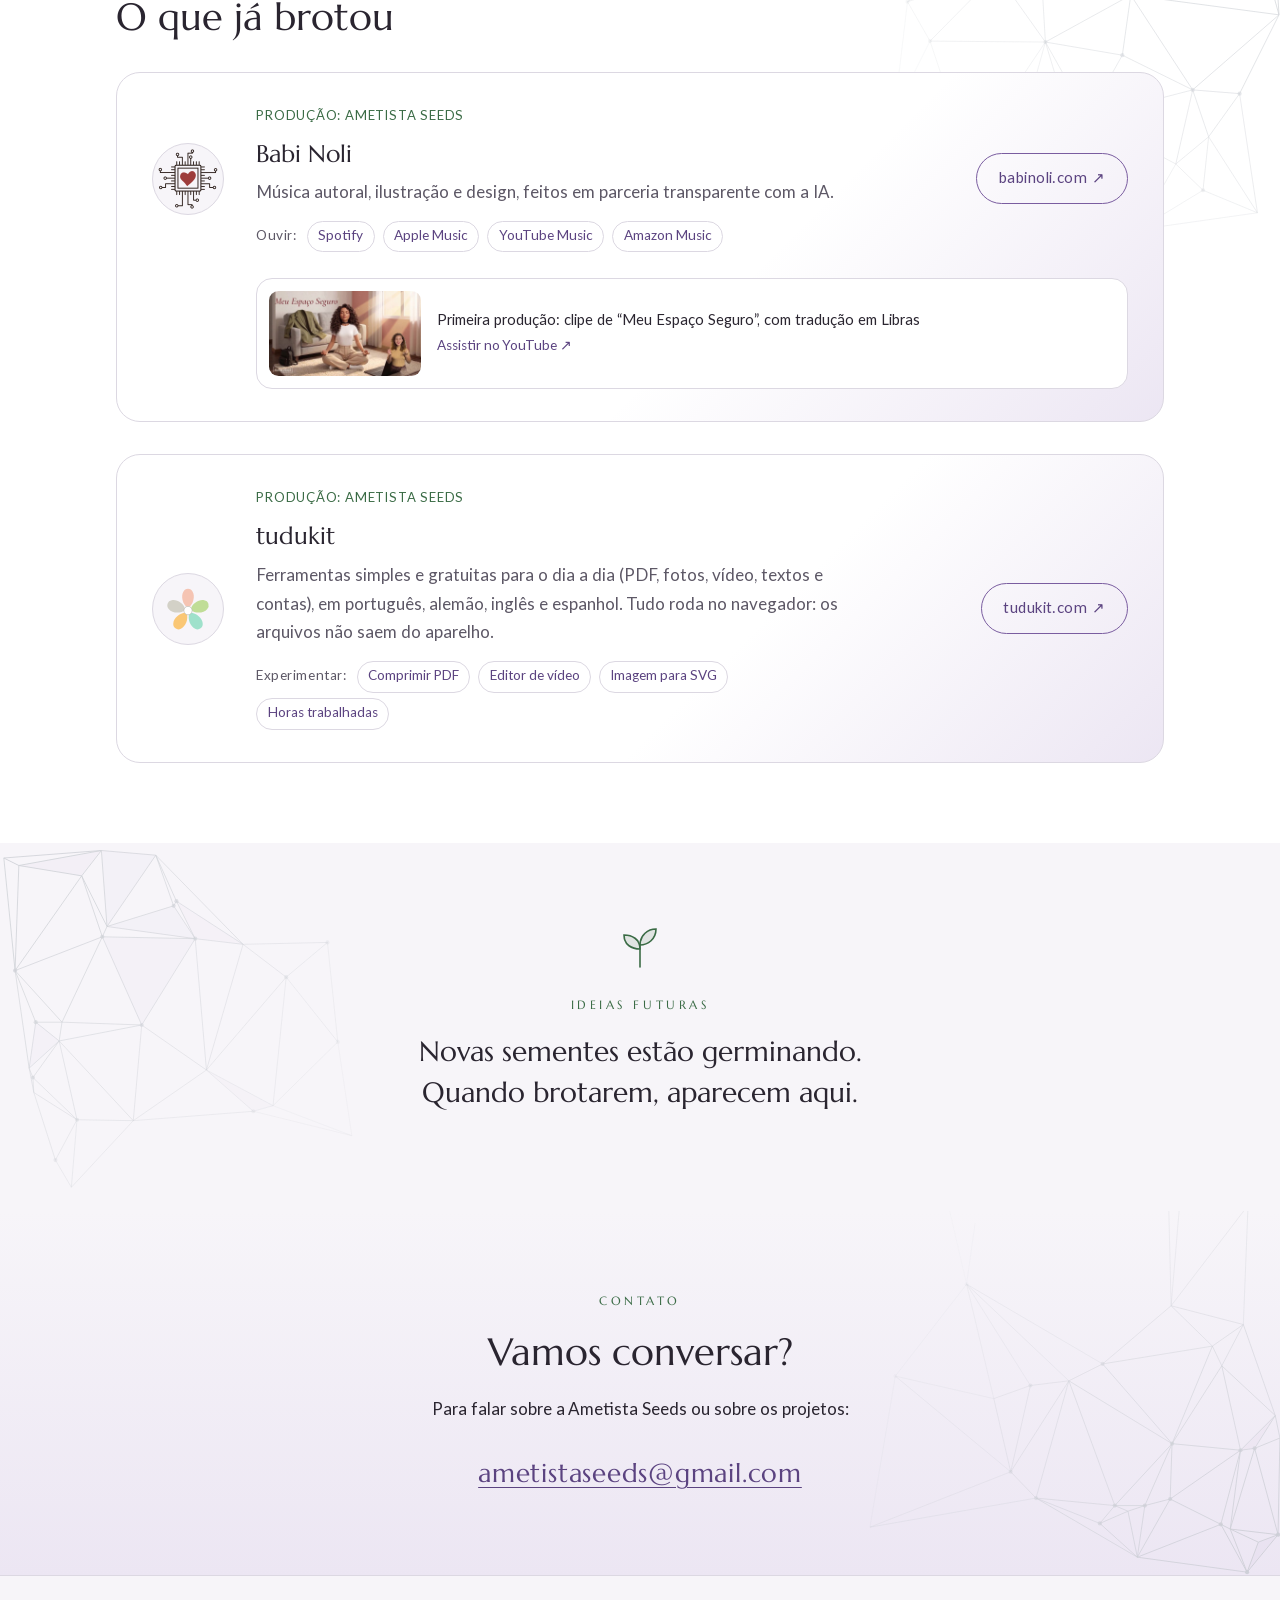
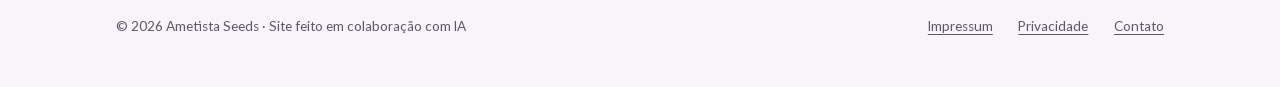
==== commit 64f6e7fe: "Projetos: logo do circuito com coração no cartão do Babi Noli (no lugar de BN) Imagem de babinoli.co" ====
--- a/index.html
+++ b/index.html
@@ -97,7 +97,7 @@
       <p class="rotulo">Projetos</p>
       <h2>O que já brotou</h2>
       <article class="cartao">
-        <div class="inicial" aria-hidden="true">BN</div>
+        <div class="inicial flor chip" aria-hidden="true"><img src="assets/img/babi-noli-chip.png" alt="" width="52" height="52"></div>
         <div>
           <p class="papel">Produção: Ametista Seeds</p>
           <h3>Babi Noli</h3>
--- a/assets/css/style.css
+++ b/assets/css/style.css
@@ -181,3 +181,5 @@
 .cartao .producao-link{display:block;margin-top:.35rem;font-size:.85rem;color:var(--ametista-escura)}
 @media (max-width:860px){.cartao > .botao{grid-row:auto;grid-column:auto}.cartao .producao{grid-row:auto;grid-column:1;grid-template-columns:1fr;margin-top:0}}
 .cartao .inicial.flor img{width:2.9rem;height:2.9rem;display:block}
+.cartao .inicial.chip img{width:4rem;height:4rem}
+@media (max-width:860px){.cartao .inicial.chip img{width:3.1rem;height:3.1rem}}
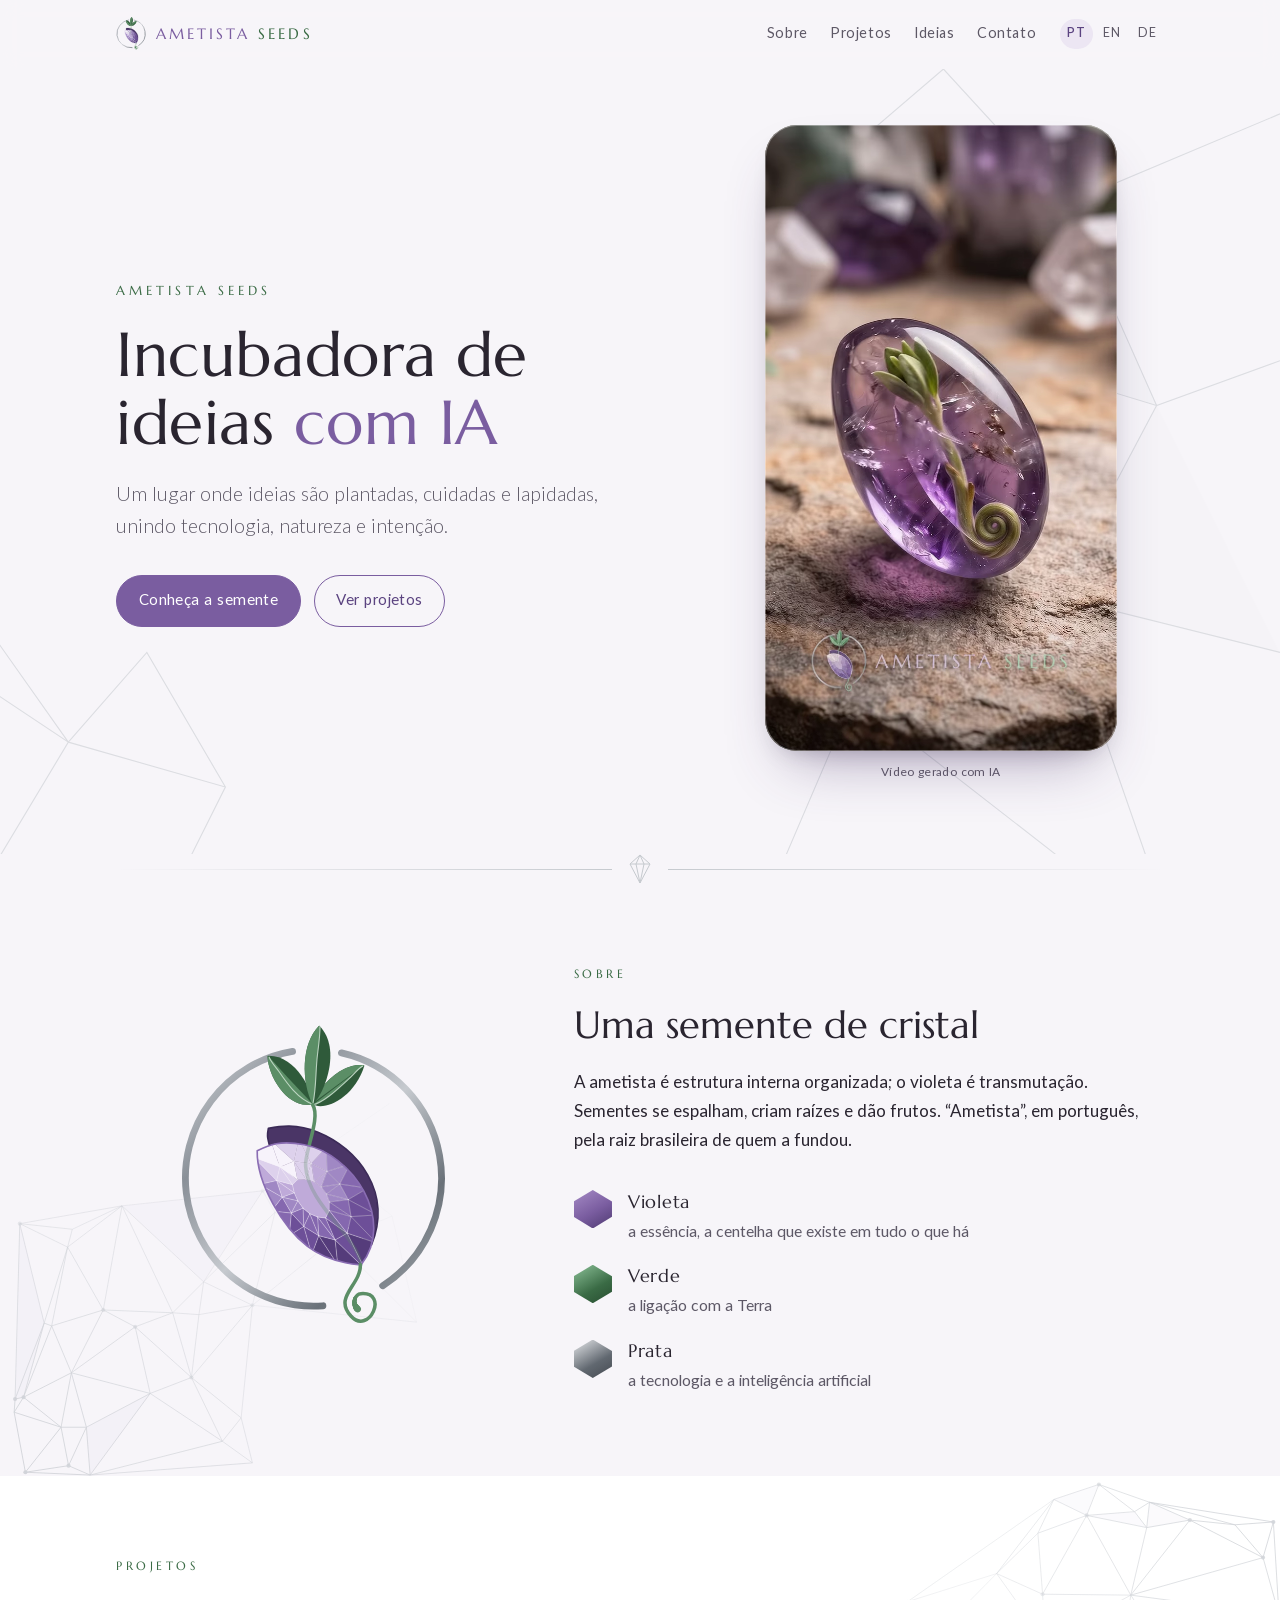
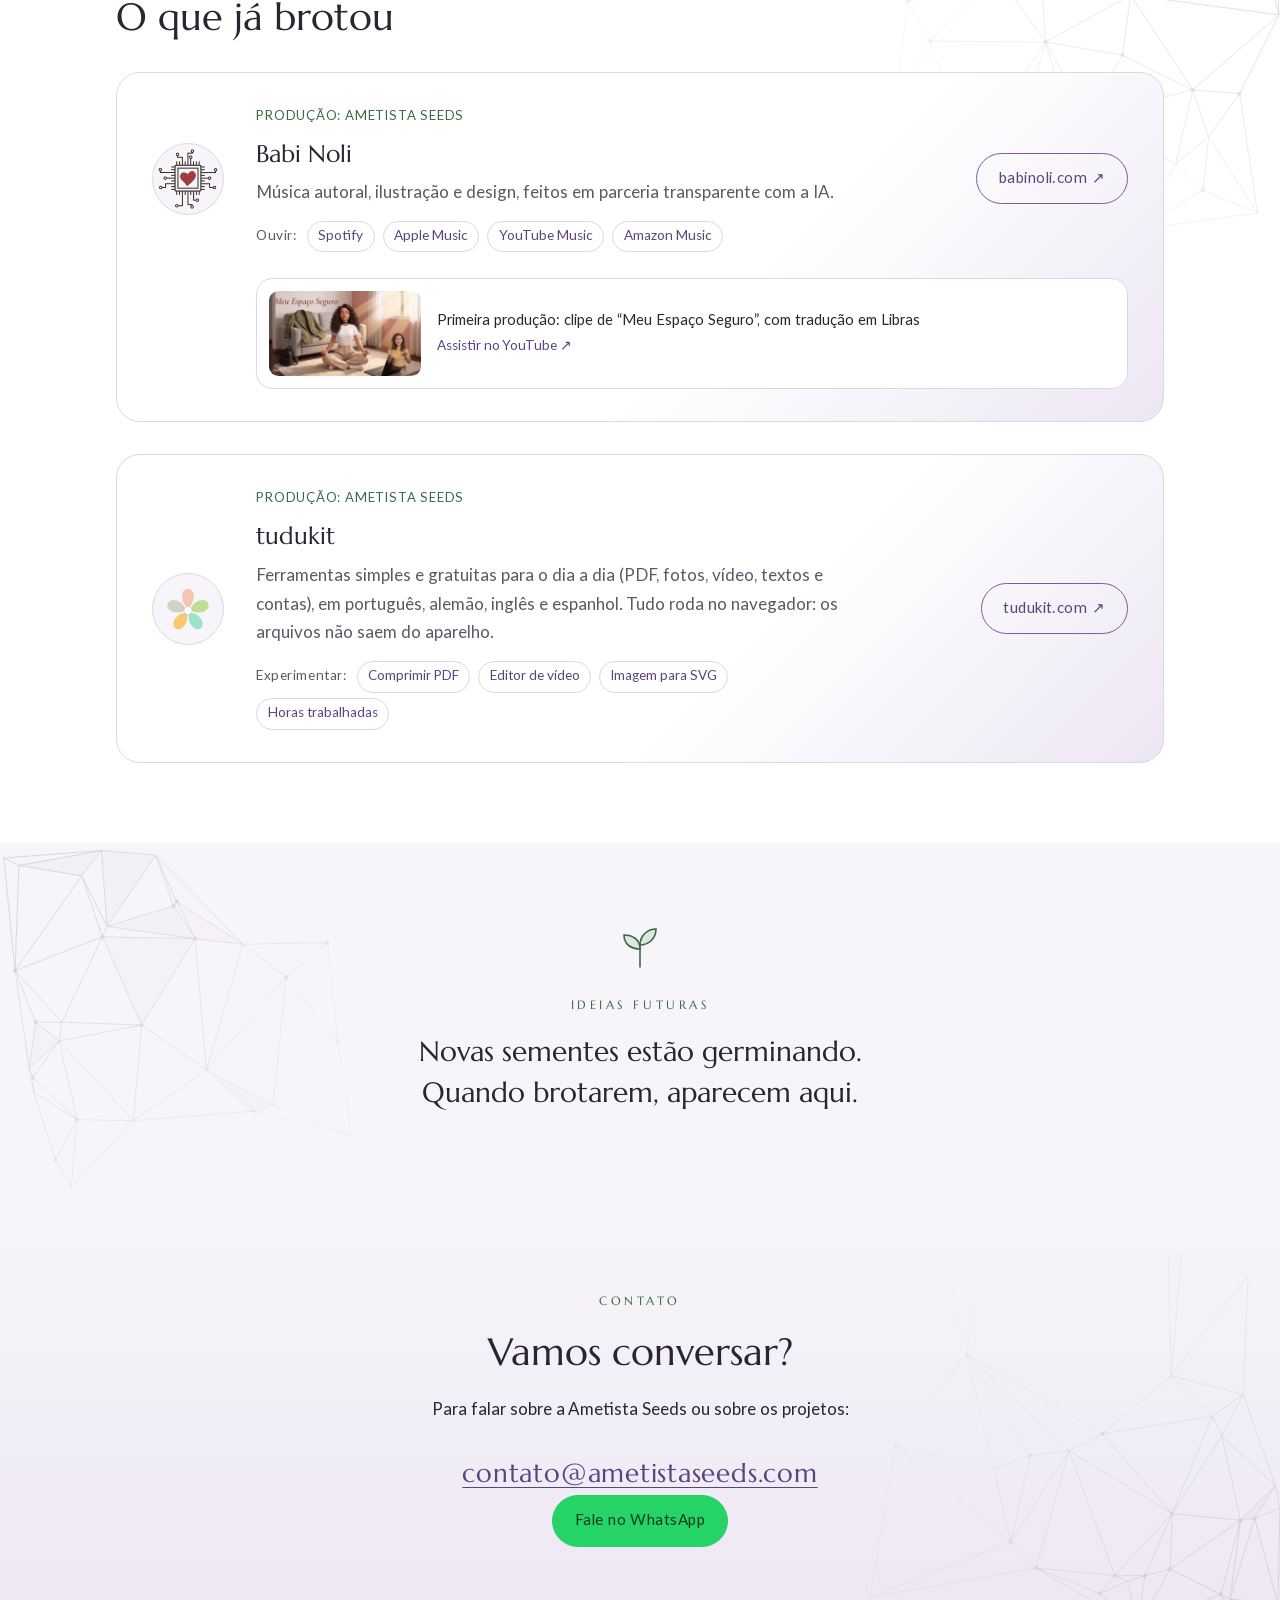
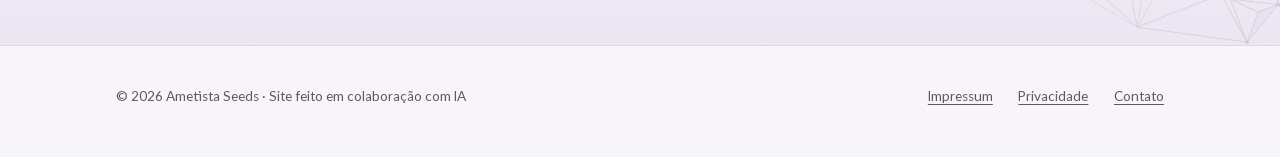
==== commit 4570d3d8: "Contato: botão Fale no WhatsApp (+49 178 9420789) na página inicial e nas páginas de contato PT/EN/D" ====
--- a/index.html
+++ b/index.html
@@ -146,7 +146,8 @@
       <p class="rotulo">Contato</p>
       <h2>Vamos conversar?</h2>
       <p>Para falar sobre a Ametista Seeds ou sobre os projetos:</p>
-      <a class="email" href="mailto:ametistaseeds@gmail.com">ametistaseeds@gmail.com</a>
+      <a class="email" href="mailto:contato@ametistaseeds.com">contato@ametistaseeds.com</a>
+      <p class="whatsapp-linha"><a class="botao whatsapp" href="https://wa.me/491789420789?text=Ol%C3%A1%21%20Vim%20pelo%20site%20da%20Ametista%20Seeds." target="_blank" rel="noopener">Fale no WhatsApp</a></p>
     </div>
   </section>
 
--- a/assets/css/style.css
+++ b/assets/css/style.css
@@ -183,3 +183,8 @@
 .cartao .inicial.flor img{width:2.9rem;height:2.9rem;display:block}
 .cartao .inicial.chip img{width:4rem;height:4rem}
 @media (max-width:860px){.cartao .inicial.chip img{width:3.1rem;height:3.1rem}}
+
+/* WhatsApp (contato) */
+.whatsapp-linha{margin-top:1.2rem}
+.botao.whatsapp{background:#25D366;color:#073b1f;border-color:#25D366}
+.botao.whatsapp:hover{filter:brightness(.95)}
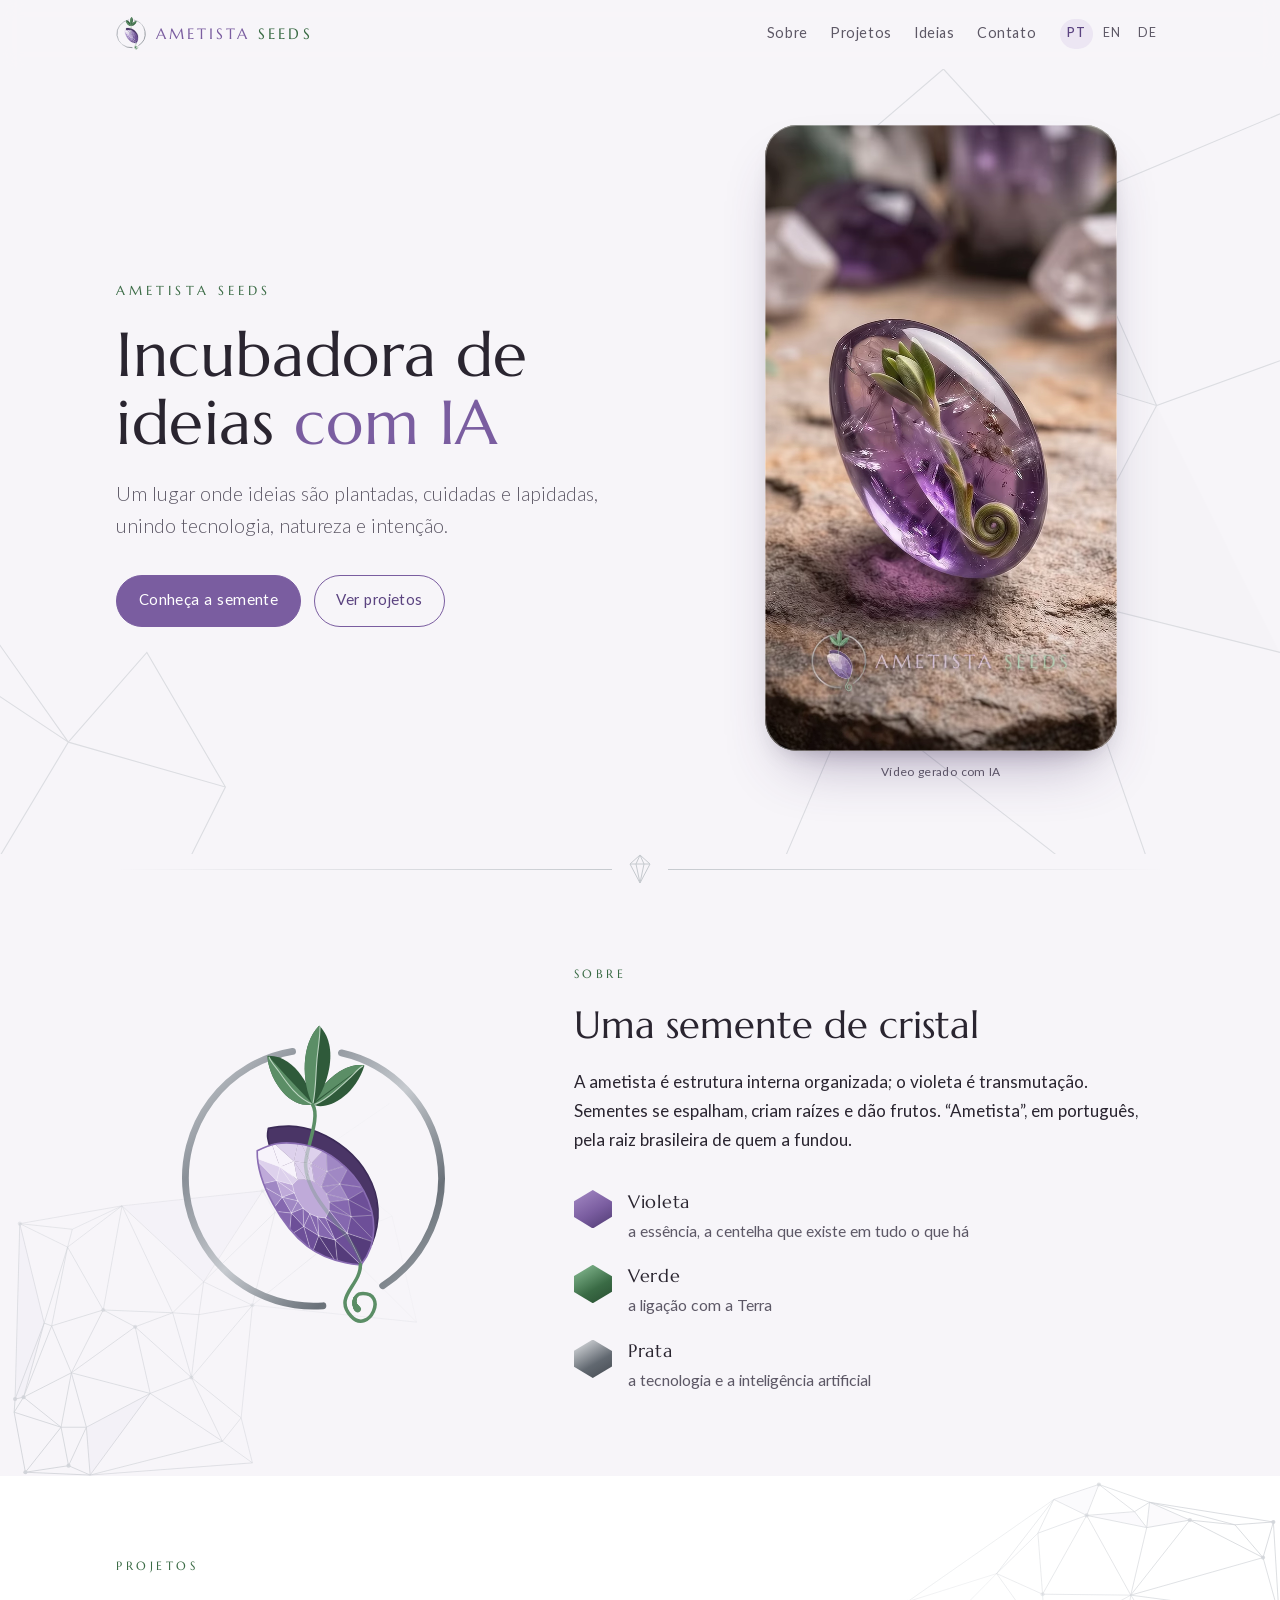
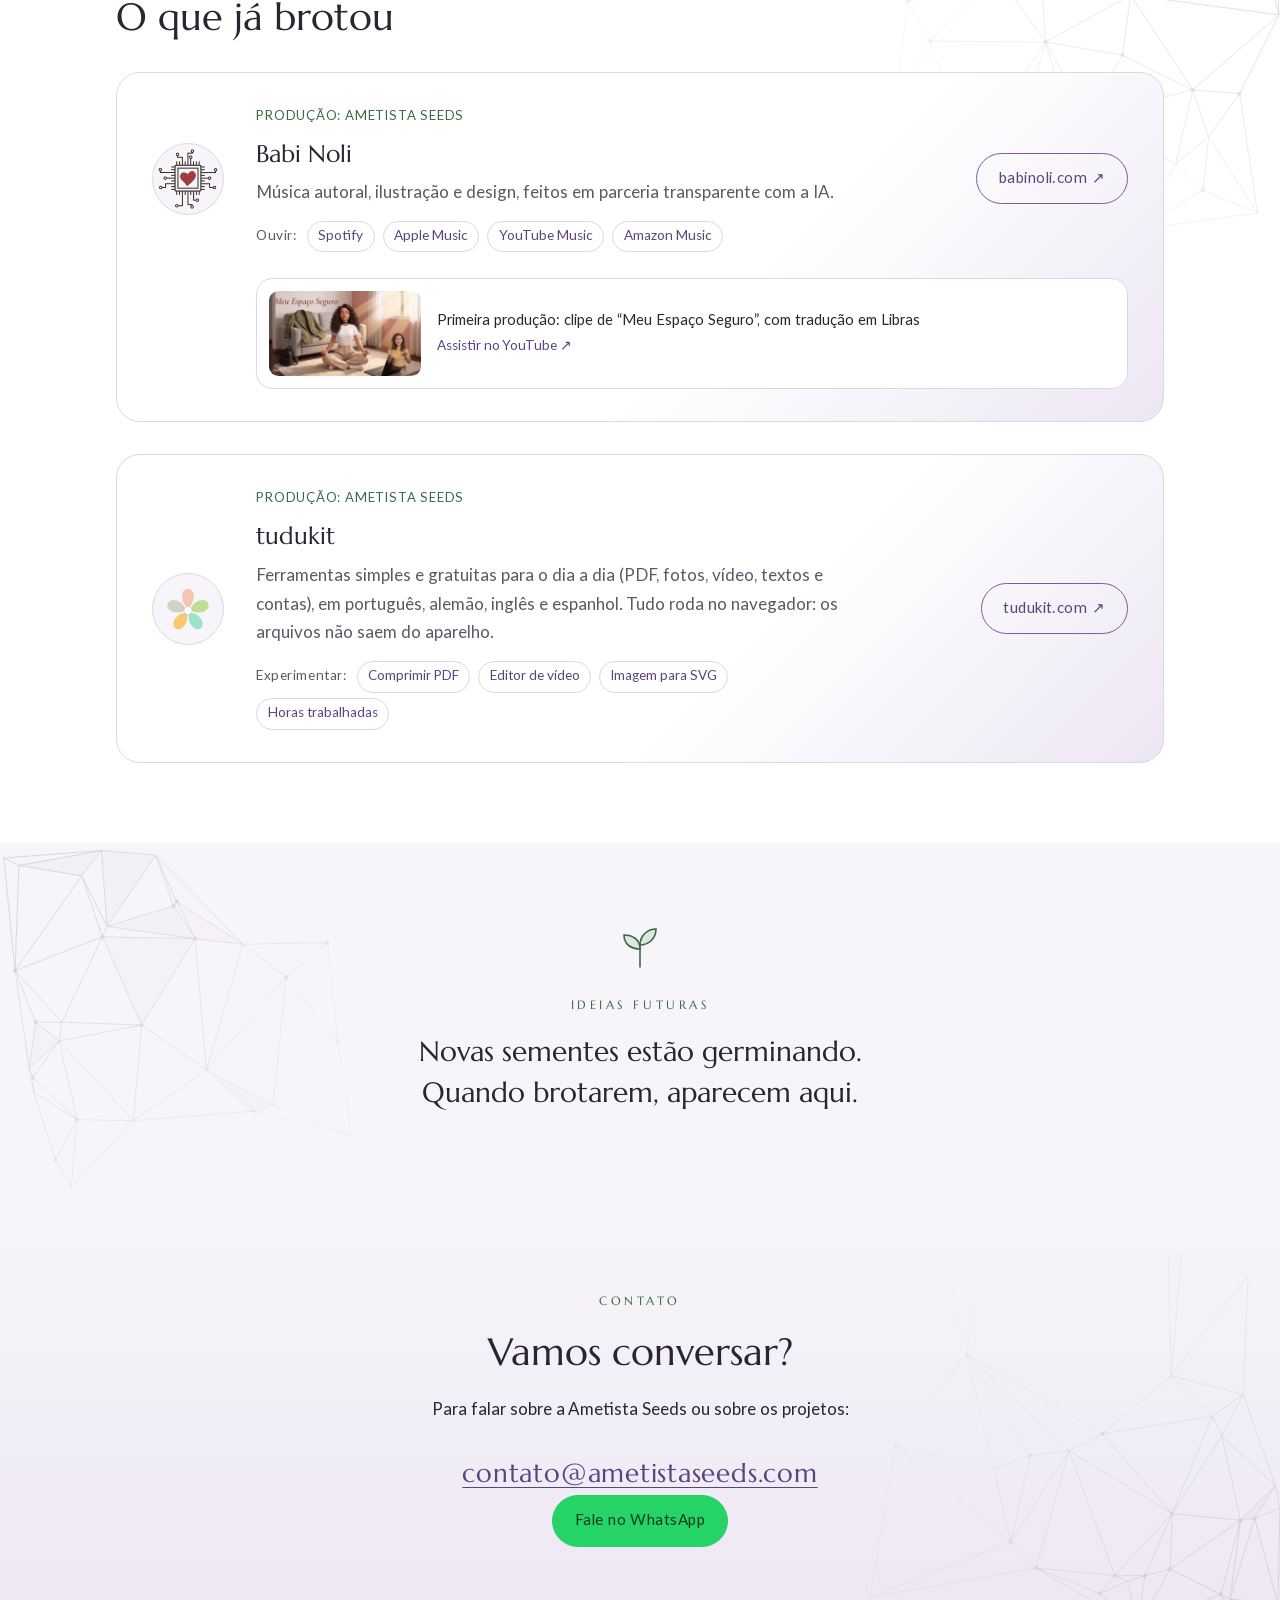
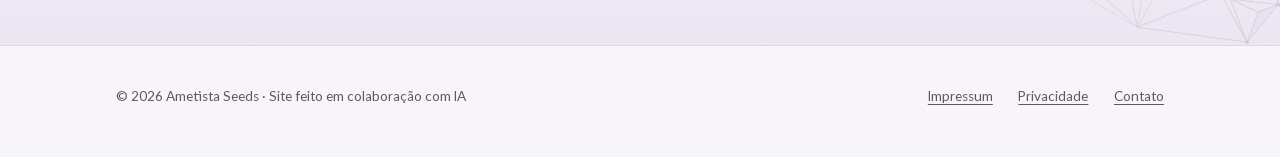
==== commit 42135649: "SEO: tag canônica com endereço limpo em cada página; hreflang sem .html; páginas noindex sem canônic" ====
--- a/index.html
+++ b/index.html
@@ -15,6 +15,7 @@
 <meta property="og:description" content="Incubadora de ideias com IA">
 <meta property="og:type" content="website">
 <script src="/s.js" defer></script>
+<link rel="canonical" href="https://ametistaseeds.com/">
 </head>
 <body>
 
